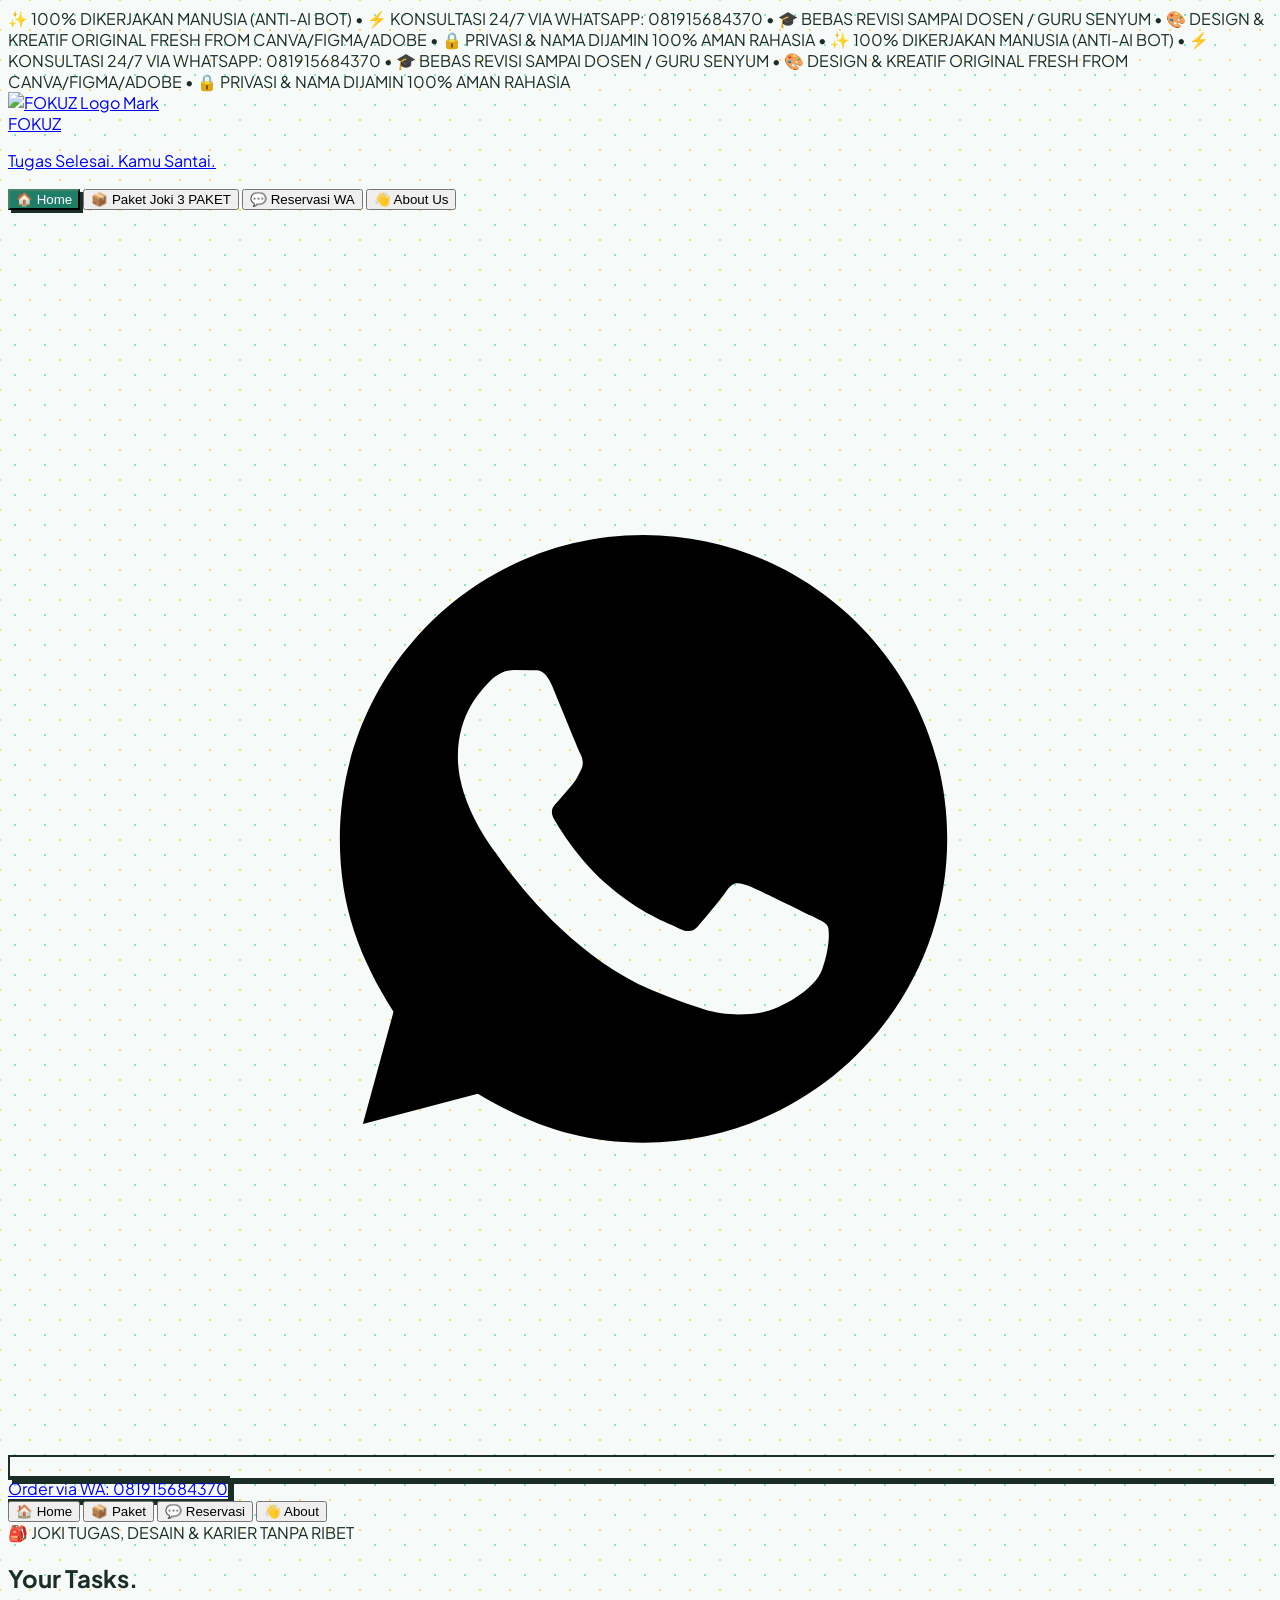
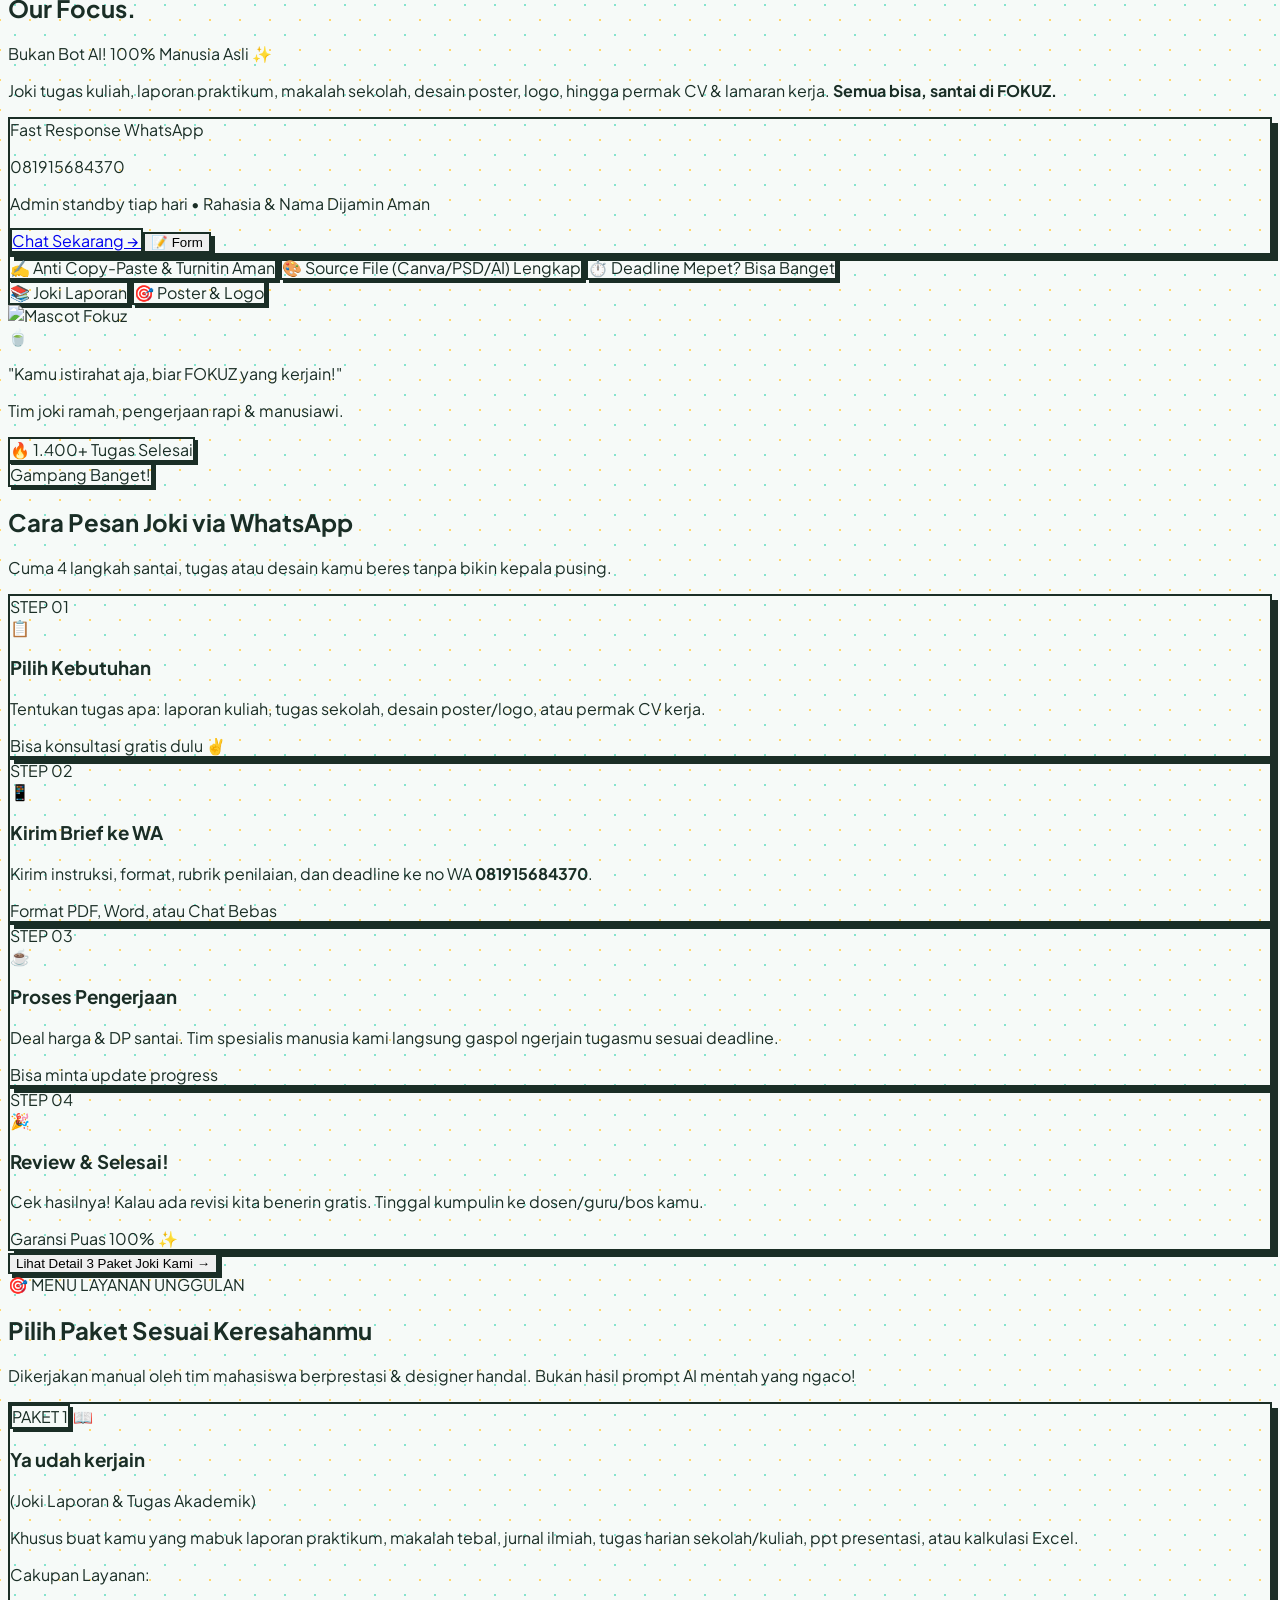
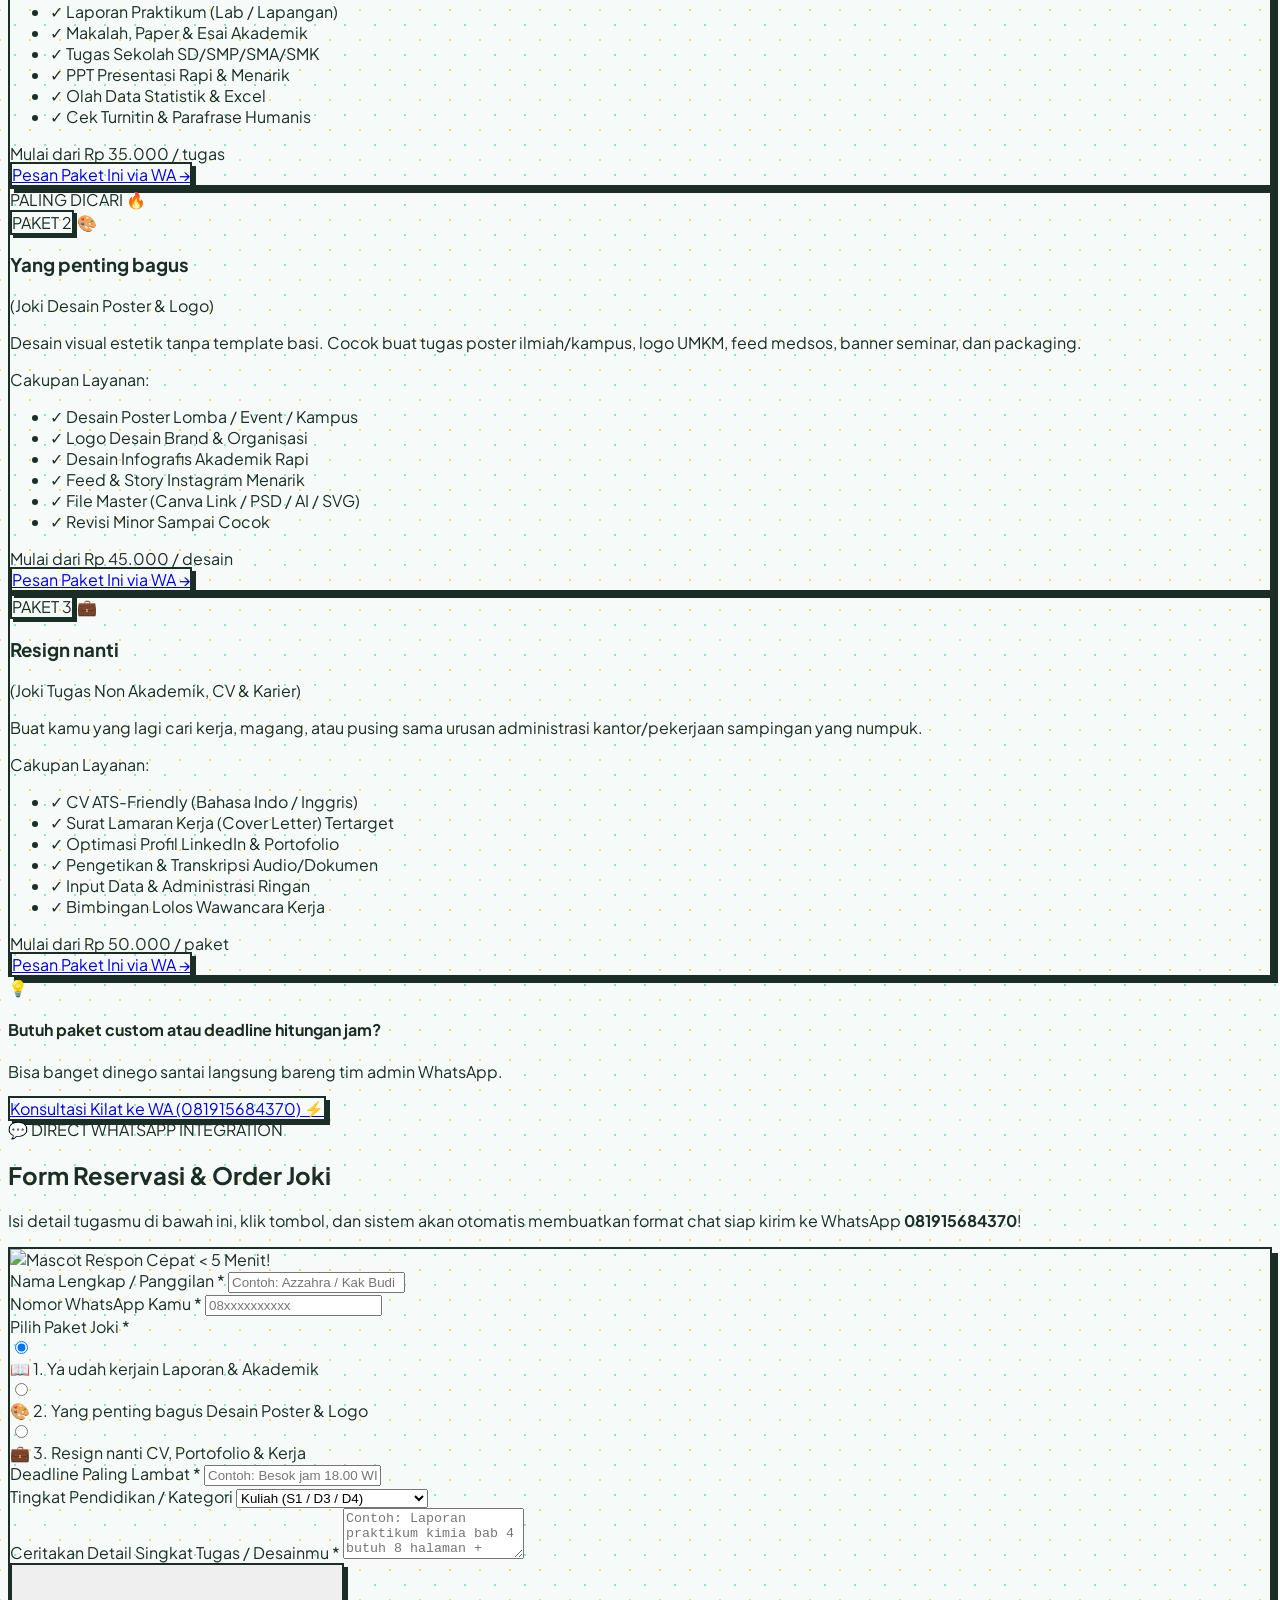
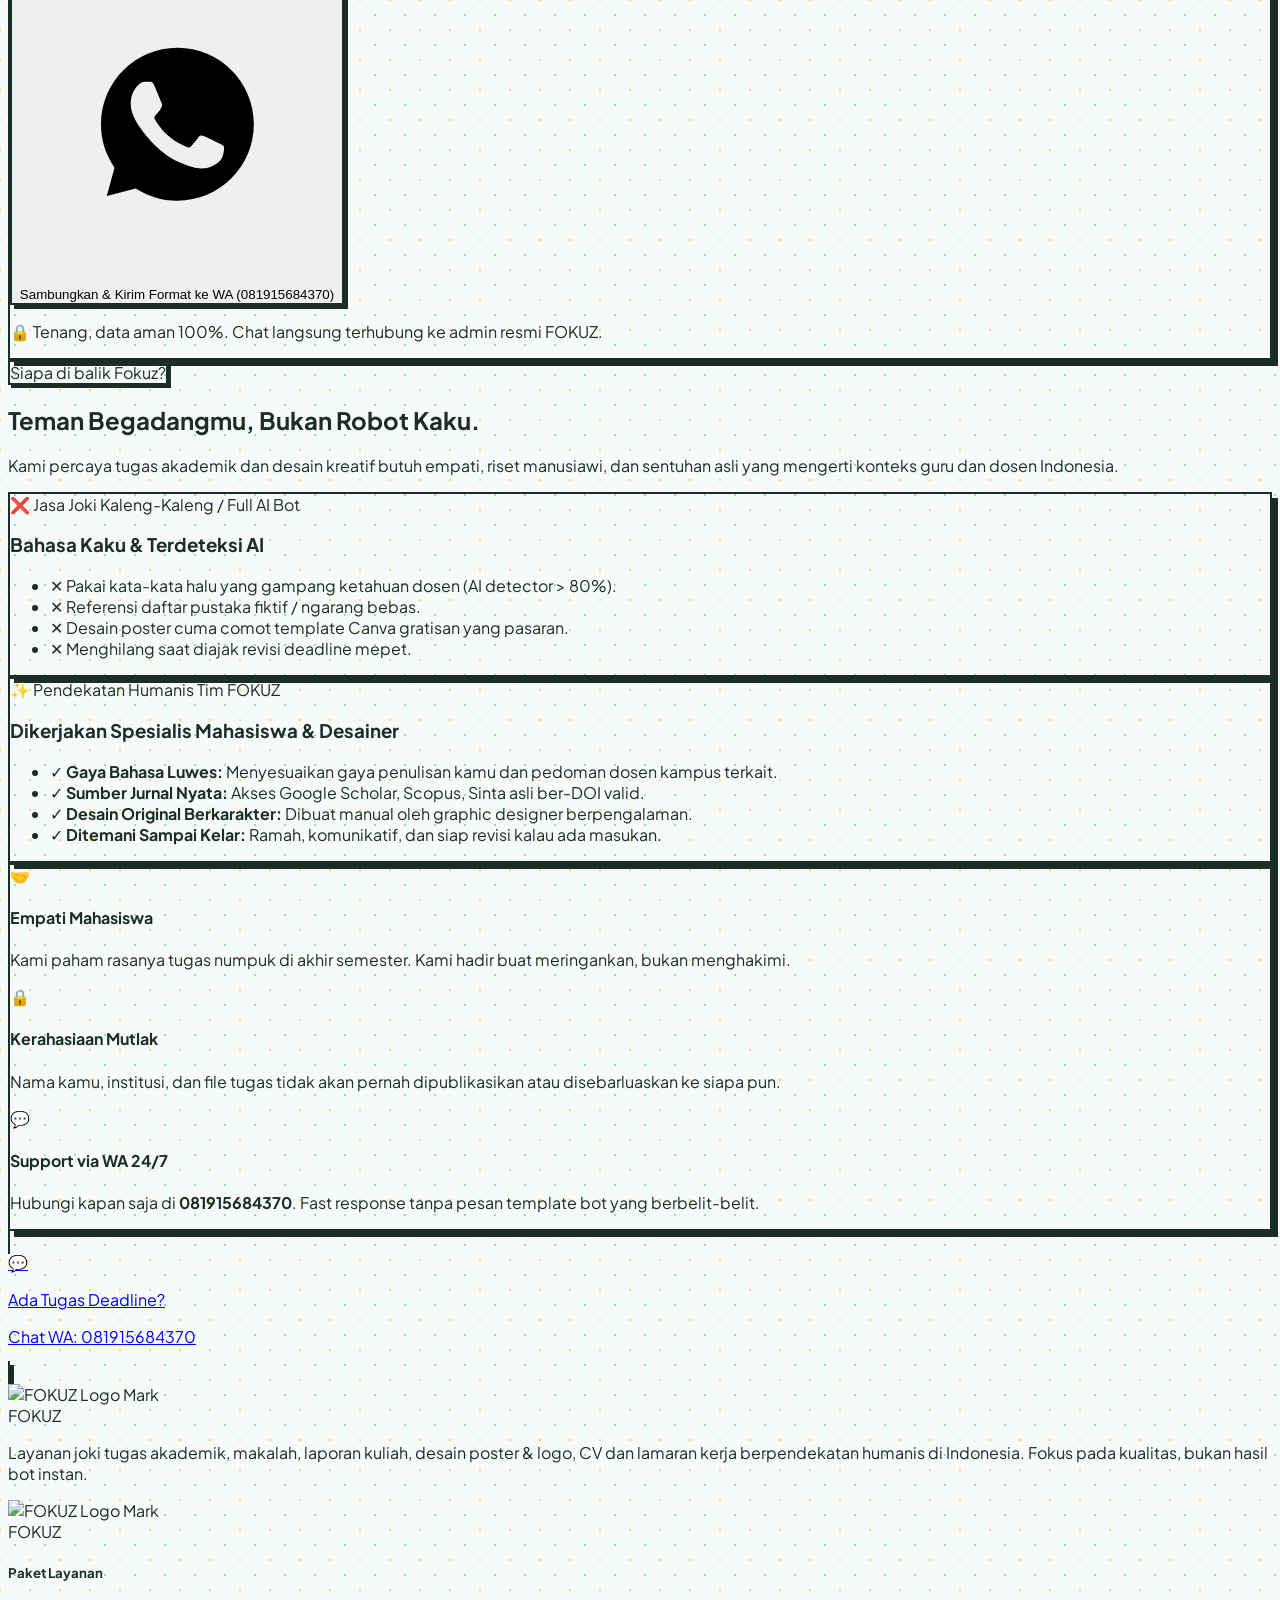
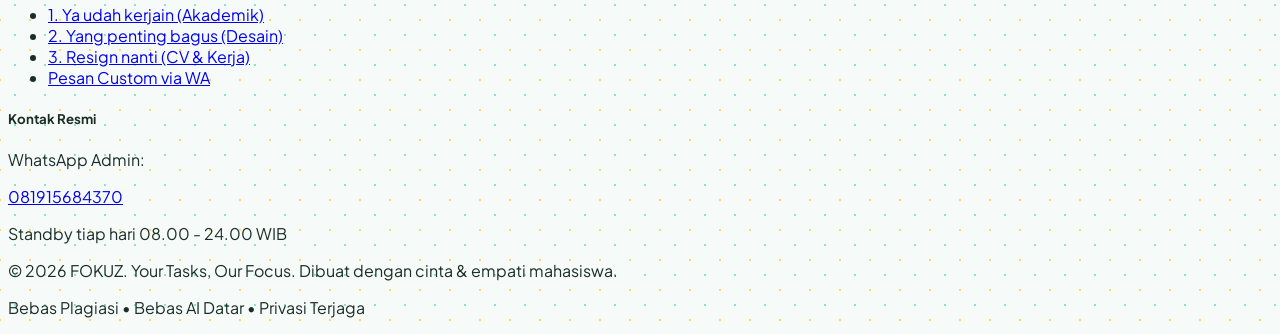
==== index.html @ 6661e8d5 "Add files via upload" ====
<!DOCTYPE html><html lang="id" style=""><head>
  <meta charset="UTF-8">
  <meta name="viewport" content="width=device-width, initial-scale=1.0">
  <title>FOKUZ — Your Tasks. Our Focus.</title>
  <script src="https://cdn.tailwindcss.com"></script>
  <link rel="preconnect" href="https://fonts.googleapis.com">
  <link rel="preconnect" href="https://fonts.gstatic.com" crossorigin="">
  <link href="https://fonts.googleapis.com/css2?family=Plus+Jakarta+Sans:wght@400;500;600;700;800;900&amp;family=Caveat:wght@600;700&amp;display=swap" rel="stylesheet">
  <script>
    tailwind.config = {
      theme: {
        extend: {
          fontFamily: {
            sans: ['"Plus Jakarta Sans"', 'sans-serif'],
            hand: ['"Caveat"', 'cursive'],
          },
          colors: {
            fokuz: {
              mint: '#86E3CE',
              teal: '#5CC4AC',
              dark: '#1E7E68',
              deep: '#154E41',
              charcoal: '#1A2E26',
              peach: '#FFB8B5',
              yellow: '#FFD66B',
              lavender: '#EDE9FF',
              cream: '#FAFCFB',
              card: '#FFFFFF'
            }
          },
          animation: {
            'float': 'float 4s ease-in-out infinite',
            'float-slow': 'float 6s ease-in-out infinite',
            'float-delayed': 'float 5s ease-in-out 2s infinite',
            'pulse-subtle': 'pulseSubtle 3s ease-in-out infinite',
            'wiggle': 'wiggle 2s ease-in-out infinite',
            'spin-slow': 'spin 12s linear infinite',
            'marquee': 'marquee 25s linear infinite',
            'bounce-soft': 'bounceSoft 2s infinite',
          },
          keyframes: {
            float: {
              '0%, 100%': { transform: 'translateY(0px) rotate(0deg)' },
              '50%': { transform: 'translateY(-12px) rotate(2deg)' },
            },
            pulseSubtle: {
              '0%, 100%': { transform: 'scale(1)', opacity: '1' },
              '50%': { transform: 'scale(1.03)', opacity: '0.95' },
            },
            wiggle: {
              '0%, 100%': { transform: 'rotate(-3deg)' },
              '50%': { transform: 'rotate(3deg)' },
            },
            bounceSoft: {
              '0%, 100%': { transform: 'translateY(0)' },
              '50%': { transform: 'translateY(-6px)' },
            },
            marquee: {
              '0%': { transform: 'translateX(0%)' },
              '100%': { transform: 'translateX(-50%)' },
            }
          }
        }
      }
    }
  </script>
  <style>
    body {
      font-family: 'Plus Jakarta Sans', sans-serif;
      background-color: #F6FAF8;
      color: #1A2E26;
      overflow-x: hidden;
    }
    .custom-scrollbar::-webkit-scrollbar {
      width: 6px;
    }
    .custom-scrollbar::-webkit-scrollbar-thumb {
      background: #86E3CE;
      border-radius: 9999px;
    }
    .retro-badge {
      display: inline-block;
      border: 2px solid #1A2E26;
      box-shadow: 3px 3px 0px #1A2E26;
      transition: all 0.2s cubic-bezier(0.34, 1.56, 0.64, 1);
    }
    .retro-badge:hover {
      transform: translate(-2px, -2px);
      box-shadow: 5px 5px 0px #1A2E26;
    }
    .retro-card {
      border: 2.5px solid #1A2E26;
      box-shadow: 6px 6px 0px #1A2E26;
      transition: all 0.25s cubic-bezier(0.34, 1.56, 0.64, 1);
    }
    .retro-card:hover {
      transform: translateY(-4px) translateX(-2px);
      box-shadow: 10px 10px 0px #1A2E26;
    }
    .retro-btn {
      border: 2.5px solid #1A2E26;
      box-shadow: 4px 4px 0px #1A2E26;
      transition: all 0.15s ease-in-out;
    }
    .retro-btn:hover {
      transform: translate(-2px, -2px);
      box-shadow: 6px 6px 0px #1A2E26;
    }
    .retro-btn:active {
      transform: translate(2px, 2px);
      box-shadow: 1px 1px 0px #1A2E26;
    }
    .paper-texture {
      background-image: radial-gradient(#86e3ce 0.75px, transparent 0.75px), radial-gradient(#ffd66b 0.75px, #f6faf8 0.75px);
      background-size: 30px 30px;
      background-position: 0 0, 15px 15px;
    }
    .scallop-border {
      background: radial-gradient(circle at 10px 0, transparent 0, transparent 10px, #ffffff 11px);
      background-size: 20px 20px;
    }
    .tape {
      background: rgba(255, 255, 255, 0.85);
      box-shadow: 0 1px 3px rgba(0,0,0,0.12);
      transform: rotate(-3deg);
    }
    .nav-tab.active {
      background-color: #1E7E68;
      color: #FFFFFF;
      box-shadow: 3px 3px 0px #1A2E26;
      border-color: #1A2E26;
    }
  </style>
</head>
<body class="paper-texture min-h-screen flex flex-col selection:bg-fokuz-mint selection:text-fokuz-charcoal">

  <!-- TOP TICKER MARQUEE (Krackerz playful aesthetic) -->
  <div class="bg-fokuz-charcoal text-white text-xs md:text-sm font-bold tracking-wider py-2 overflow-hidden border-b-2 border-fokuz-charcoal select-none">
    <div class="flex animate-marquee whitespace-nowrap gap-8 items-center">
      <span class="flex items-center gap-2">✨ 100% DIKERJAKAN MANUSIA (ANTI-AI BOT)</span>
      <span class="">•</span>
      <span class="flex items-center gap-2">⚡ KONSULTASI 24/7 VIA WHATSAPP: <span class="text-fokuz-yellow font-extrabold underline">081915684370</span></span>
      <span class="">•</span>
      <span class="flex items-center gap-2">🎓 BEBAS REVISI SAMPAI DOSEN / GURU SENYUM</span>
      <span class="">•</span>
      <span class="flex items-center gap-2">🎨 DESIGN &amp; KREATIF ORIGINAL FRESH FROM CANVA/FIGMA/ADOBE</span>
      <span class="">•</span>
      <span class="flex items-center gap-2">🔒 PRIVASI &amp; NAMA DIJAMIN 100% AMAN RAHASIA</span>
      <span class="">•</span>
      <span class="flex items-center gap-2">✨ 100% DIKERJAKAN MANUSIA (ANTI-AI BOT)</span>
      <span class="">•</span>
      <span class="flex items-center gap-2">⚡ KONSULTASI 24/7 VIA WHATSAPP: <span class="text-fokuz-yellow font-extrabold underline">081915684370</span></span>
      <span class="">•</span>
      <span class="flex items-center gap-2">🎓 BEBAS REVISI SAMPAI DOSEN / GURU SENYUM</span>
      <span class="">•</span>
      <span class="flex items-center gap-2">🎨 DESIGN &amp; KREATIF ORIGINAL FRESH FROM CANVA/FIGMA/ADOBE</span>
      <span class="">•</span>
      <span class="flex items-center gap-2">🔒 PRIVASI &amp; NAMA DIJAMIN 100% AMAN RAHASIA</span>
    </div>
  </div>

  <!-- MAIN HEADER / NAVBAR -->
  <header class="sticky top-0 z-50 bg-[#F6FAF8]/95 backdrop-blur-md border-b-2 border-fokuz-charcoal px-4 lg:px-8 py-3 transition-all">
    <div class="max-w-7xl mx-auto flex items-center justify-between">
      
      <!-- Logo + Tagline -->
      <a href="javascript:void(0)" onclick="switchTab('home')" class="flex items-center gap-3 group"><div class="w-10 h-10 md:w-11 md:h-11 shrink-0 flex items-center justify-center"><img src="assets/logo fokuz.png" alt="FOKUZ Logo Mark" class="w-full h-full object-contain filter group-hover:rotate-6 transition-transform"></div><div><div class="flex items-center gap-1.5"><span class="font-black text-2xl tracking-tight text-[#1B2D45] font-sans">FOKUZ</span><span class="inline-block w-2.5 h-2.5 rounded-full bg-fokuz-teal border border-fokuz-charcoal animate-ping"></span></div><p class="text-[11px] font-semibold text-gray-500 font-sans tracking-wide -mt-1">Tugas Selesai. Kamu Santai.</p></div></a>

      <!-- 4 NAVIGATION TABS -->
      <nav class="hidden md:flex items-center gap-2 bg-white/80 p-1.5 rounded-2xl border-2 border-fokuz-charcoal shadow-[3px_3px_0px_#1A2E26]">
        <button id="nav-btn-home" onclick="switchTab('home')" class="nav-tab active px-4 py-2 rounded-xl text-sm font-bold border-2 border-transparent transition-all flex items-center gap-2">
          <span class="">🏠</span> Home
        </button>
        <button id="nav-btn-fitur" onclick="switchTab('fitur')" class="nav-tab px-4 py-2 rounded-xl text-sm font-bold border-2 border-transparent text-fokuz-charcoal hover:bg-fokuz-mint/20 transition-all flex items-center gap-2">
          <span class="">📦</span> Paket Joki
          <span class="px-1.5 py-0.5 rounded-md text-[10px] bg-fokuz-peach text-fokuz-charcoal border border-fokuz-charcoal font-black">3 PAKET</span>
        </button>
        <button id="nav-btn-reservasi" onclick="switchTab('reservasi')" class="nav-tab px-4 py-2 rounded-xl text-sm font-bold border-2 border-transparent text-fokuz-charcoal hover:bg-fokuz-mint/20 transition-all flex items-center gap-2">
          <span class="">💬</span> Reservasi WA
          <span class="w-2 h-2 rounded-full bg-emerald-500"></span>
        </button>
        <button id="nav-btn-about" onclick="switchTab('about')" class="nav-tab px-4 py-2 rounded-xl text-sm font-bold border-2 border-transparent text-fokuz-charcoal hover:bg-fokuz-mint/20 transition-all flex items-center gap-2">
          <span class="">👋</span> About Us
        </button>
      </nav>

      <!-- Fast WhatsApp Action Button -->
      <div class="flex items-center gap-3">
        <a href="https://wa.me/081915684370?text=Halo%20Tim%20FOKUZ!%20Saya%20mau%20order%20bantuan%20tugas." target="_blank" class="retro-btn bg-fokuz-yellow hover:bg-amber-300 text-fokuz-charcoal font-extrabold text-xs sm:text-sm px-4 py-2.5 rounded-xl flex items-center gap-2 group">
          <svg class="w-4 h-4 fill-current group-hover:rotate-12 transition-transform text-[#128C7E]" viewBox="0 0 24 24">
            <path d="M12.031 6.172c-3.181 0-5.767 2.586-5.768 5.766-.001 1.298.38 2.27 1.019 3.287l-.582 2.128 2.182-.573c.978.58 1.911.928 3.145.929 3.178 0 5.767-2.587 5.768-5.766.001-3.187-2.575-5.77-5.764-5.771zm3.392 8.244c-.144.405-.837.774-1.17.824-.299.045-.677.063-1.092-.069-.252-.08-.575-.187-.988-.365-1.739-.751-2.874-2.502-2.961-2.617-.087-.116-.708-.94-.708-1.793s.448-1.273.607-1.446c.159-.173.346-.217.462-.217l.332.006c.106.005.249-.04.39.298.144.347.491 1.2.534 1.287.043.087.072.188.014.304-.058.116-.087.188-.173.289l-.26.304c-.087.086-.177.18-.076.354.101.174.449.741.964 1.201.662.591 1.221.774 1.394.86.174.086.275.072.376-.043.101-.116.433-.506.549-.68.116-.173.231-.144.39-.086s1.011.477 1.184.564.289.13.332.202c.043.073.043.419-.101.824z"></path>
          </svg>
          <span class="hidden sm:inline">Order via WA:</span>
          <span class="">081915684370</span>
        </a>
      </div>
    </div>

    <!-- Mobile Nav Bar -->
    <div class="flex md:hidden items-center justify-around pt-2.5 pb-1 border-t border-gray-200 mt-2">
      <button onclick="switchTab('home')" class="mobile-tab text-xs font-bold px-3 py-1.5 rounded-lg active text-fokuz-dark flex flex-col items-center gap-0.5">
        <span class="">🏠</span> Home
      </button>
      <button onclick="switchTab('fitur')" class="mobile-tab text-xs font-bold px-3 py-1.5 rounded-lg text-gray-600 flex flex-col items-center gap-0.5">
        <span class="">📦</span> Paket
      </button>
      <button onclick="switchTab('reservasi')" class="mobile-tab text-xs font-bold px-3 py-1.5 rounded-lg text-gray-600 flex flex-col items-center gap-0.5">
        <span class="">💬</span> Reservasi
      </button>
      <button onclick="switchTab('about')" class="mobile-tab text-xs font-bold px-3 py-1.5 rounded-lg text-gray-600 flex flex-col items-center gap-0.5">
        <span class="">👋</span> About
      </button>
    </div>
  </header>

  <!-- MAIN TAB CONTENT CONTAINER -->
  <main class="flex-1">

    <!-- ========================================== -->
    <!-- TAB 1: HOME (Brief desc, visual & WA Order) -->
    <!-- ========================================== -->
    <section id="tab-home" class="tab-pane block">
      
      <!-- HERO SECTION (Inspired by Krackerz playful layout + Fokuz Moodboard) -->
      <div class="max-w-7xl mx-auto px-4 lg:px-8 pt-8 pb-16">
        <div class="grid grid-cols-1 lg:grid-cols-12 gap-8 items-center">
          
          <!-- Left Column: Big Bold Human Statement -->
          <div class="lg:col-span-7 space-y-6">
            
            <div class="inline-flex items-center gap-2 px-3 py-1.5 rounded-full bg-fokuz-peach/60 border-2 border-fokuz-charcoal text-xs font-black shadow-[2px_2px_0px_#1A2E26] animate-bounce-soft">
              <span class="">🎒</span> JOKI TUGAS, DESAIN &amp; KARIER TANPA RIBET
            </div>

            <div class="relative">
              <h1 class="text-4xl sm:text-6xl lg:text-7xl font-black tracking-tight leading-[1.08] text-fokuz-charcoal">
                Your Tasks.<br>
                <span class="text-fokuz-dark underline decoration-fokuz-teal decoration-wavy decoration-4">Our Focus.</span>
              </h1>
              
              <!-- Floating stickers inspired by Krackerz -->
              <span class="absolute -top-4 right-6 lg:right-16 bg-fokuz-yellow border-2 border-fokuz-charcoal text-fokuz-charcoal font-hand text-lg lg:text-2xl font-bold px-3 py-1 rounded-xl shadow-[3px_3px_0px_#1A2E26] rotate-6 hidden sm:inline-block animate-wiggle">
                Bukan Bot AI! 100% Manusia Asli ✨
              </span>
            </div>

            <p class="text-base sm:text-xl font-medium text-gray-700 max-w-xl leading-relaxed">
              Joki tugas kuliah, laporan praktikum, makalah sekolah, desain poster, logo, hingga permak CV &amp; lamaran kerja. <strong class="text-fokuz-dark font-bold">Semua bisa, santai di FOKUZ.</strong>
            </p>

            <!-- Quick WhatsApp Action Box (Verbatim request: 081915684370) -->
            <div class="retro-card bg-white p-5 rounded-2xl border-2 border-fokuz-charcoal max-w-xl">
              <div class="flex flex-col sm:flex-row sm:items-center justify-between gap-4">
                <div>
                  <div class="flex items-center gap-2">
                    <span class="w-3 h-3 rounded-full bg-emerald-500 animate-ping"></span>
                    <span class="text-xs font-black text-fokuz-dark uppercase tracking-wider">Fast Response WhatsApp</span>
                  </div>
                  <p class="text-2xl font-black text-fokuz-charcoal font-sans tracking-tight">081915684370</p>
                  <p class="text-xs text-gray-500 font-medium">Admin standby tiap hari • Rahasia &amp; Nama Dijamin Aman</p>
                </div>
                <div class="flex gap-2">
                  <a href="https://wa.me/081915684370?text=Halo%20kak%20Fokuz,%20aku%20mau%20konsultasi%20tugas/desain%20nih" target="_blank" class="retro-btn bg-fokuz-teal hover:bg-fokuz-dark text-white font-extrabold text-sm px-5 py-3 rounded-xl flex items-center justify-center gap-2 whitespace-nowrap">
                    <span class="">Chat Sekarang</span>
                    <span class="">→</span>
                  </a>
                  <button onclick="switchTab('reservasi')" class="retro-btn bg-fokuz-lavender text-fokuz-charcoal font-bold text-xs px-3 py-3 rounded-xl" title="Isi form reservasi">
                    📝 Form
                  </button>
                </div>
              </div>
            </div>

            <!-- Micro Trust Badges -->
            <div class="flex flex-wrap gap-3 pt-2">
              <span class="retro-badge bg-fokuz-mint/50 px-3 py-1 rounded-lg text-xs font-bold text-fokuz-charcoal">
                ✍️ Anti Copy-Paste &amp; Turnitin Aman
              </span>
              <span class="retro-badge bg-fokuz-yellow/50 px-3 py-1 rounded-lg text-xs font-bold text-fokuz-charcoal">
                🎨 Source File (Canva/PSD/AI) Lengkap
              </span>
              <span class="retro-badge bg-fokuz-peach/50 px-3 py-1 rounded-lg text-xs font-bold text-fokuz-charcoal">
                ⏱️ Deadline Mepet? Bisa Banget
              </span>
            </div>

          </div>

          <!-- Right Column: Mascot & Interactive Visual Composition -->
          <div class="lg:col-span-5 relative">
            <div class="relative mx-auto w-full max-w-md">
              
              <!-- Background Organic Blob Container -->
              <div class="w-full aspect-square rounded-[3rem] bg-gradient-to-tr from-fokuz-mint via-[#b7f0e3] to-fokuz-lavender border-4 border-fokuz-charcoal shadow-[10px_10px_0px_#1A2E26] overflow-hidden flex items-center justify-center relative p-6">
                
                <!-- Floating decorative badges inside -->
                <div class="absolute top-4 left-4 retro-badge bg-white px-3 py-1 rounded-xl text-xs font-bold text-fokuz-charcoal shadow rotate-[-6deg] z-20">
                  📚 Joki Laporan
                </div>

                <div class="absolute top-6 right-4 retro-badge bg-fokuz-yellow px-3 py-1 rounded-xl text-xs font-bold text-fokuz-charcoal shadow rotate-[8deg] z-20">
                  🎯 Poster &amp; Logo
                </div>

                <!-- 3D Mascot Image with subtle float -->
                <div class="w-64 h-64 sm:w-72 sm:h-72 relative z-10 animate-float">
                  <img src="assets/porto.png" alt="Mascot Fokuz" class="w-full h-full object-contain filter drop-shadow-2xl">
                </div>

                <!-- Speech Bubble from Mascot -->
                <div class="absolute bottom-4 left-6 right-6 bg-white/95 backdrop-blur-sm border-2 border-fokuz-charcoal rounded-2xl p-3 shadow-[4px_4px_0px_#1A2E26] z-20">
                  <div class="flex items-center gap-2.5">
                    <span class="text-xl">🍵</span>
                    <div>
                      <p class="text-xs font-black text-fokuz-charcoal">"Kamu istirahat aja, biar FOKUZ yang kerjain!"</p>
                      <p class="text-[10px] text-gray-500 font-medium">Tim joki ramah, pengerjaan rapi &amp; manusiawi.</p>
                    </div>
                  </div>
                </div>

              </div>

              <!-- Decorative sticker on top right corner -->
              <div class="absolute -bottom-5 -right-3 retro-badge bg-fokuz-peach px-4 py-2 rounded-2xl text-xs font-black text-fokuz-charcoal rotate-[-5deg] z-30 flex items-center gap-2">
                <span class="">🔥</span> 1.400+ Tugas Selesai
              </div>

            </div>
          </div>

        </div>
      </div>

      <!-- HOW TO ORDER VIA WHATSAPP (Langkah gampang pesan) -->
      <div class="bg-white border-y-2 border-fokuz-charcoal py-16 px-4 lg:px-8 relative">
        <div class="max-w-6xl mx-auto">
          
          <div class="text-center max-w-2xl mx-auto mb-12">
            <span class="retro-badge bg-fokuz-yellow px-3 py-1 rounded-full text-xs font-extrabold uppercase tracking-wider mb-3">
              Gampang Banget!
            </span>
            <h2 class="text-3xl sm:text-4xl font-black text-fokuz-charcoal tracking-tight mt-2">
              Cara Pesan Joki via WhatsApp
            </h2>
            <p class="text-gray-600 font-medium mt-2">Cuma 4 langkah santai, tugas atau desain kamu beres tanpa bikin kepala pusing.</p>
          </div>

          <!-- 4 Step Cards -->
          <div class="grid grid-cols-1 sm:grid-cols-2 lg:grid-cols-4 gap-6">
            
            <!-- Step 1 -->
            <div class="retro-card bg-[#F6FAF8] p-6 rounded-2xl border-2 border-fokuz-charcoal relative flex flex-col justify-between group">
              <div class="absolute -top-3 left-5 bg-fokuz-mint border-2 border-fokuz-charcoal rounded-lg px-2.5 py-0.5 text-xs font-black text-fokuz-charcoal shadow-[2px_2px_0px_#1A2E26]">
                STEP 01
              </div>
              <div class="mt-2 space-y-3">
                <div class="w-12 h-12 rounded-2xl bg-white border-2 border-fokuz-charcoal flex items-center justify-center text-2xl shadow-[2px_2px_0px_#1A2E26] group-hover:rotate-6 transition-transform">
                  📋
                </div>
                <h3 class="text-lg font-black text-fokuz-charcoal">Pilih Kebutuhan</h3>
                <p class="text-xs text-gray-600 font-medium leading-relaxed">
                  Tentukan tugas apa: laporan kuliah, tugas sekolah, desain poster/logo, atau permak CV kerja.
                </p>
              </div>
              <div class="mt-4 pt-3 border-t border-gray-200 text-[11px] font-bold text-fokuz-dark">
                Bisa konsultasi gratis dulu ✌️
              </div>
            </div>

            <!-- Step 2 -->
            <div class="retro-card bg-[#F6FAF8] p-6 rounded-2xl border-2 border-fokuz-charcoal relative flex flex-col justify-between group">
              <div class="absolute -top-3 left-5 bg-fokuz-yellow border-2 border-fokuz-charcoal rounded-lg px-2.5 py-0.5 text-xs font-black text-fokuz-charcoal shadow-[2px_2px_0px_#1A2E26]">
                STEP 02
              </div>
              <div class="mt-2 space-y-3">
                <div class="w-12 h-12 rounded-2xl bg-white border-2 border-fokuz-charcoal flex items-center justify-center text-2xl shadow-[2px_2px_0px_#1A2E26] group-hover:rotate-6 transition-transform">
                  📱
                </div>
                <h3 class="text-lg font-black text-fokuz-charcoal">Kirim Brief ke WA</h3>
                <p class="text-xs text-gray-600 font-medium leading-relaxed">
                  Kirim instruksi, format, rubrik penilaian, dan deadline ke no WA <strong class="text-fokuz-dark">081915684370</strong>.
                </p>
              </div>
              <div class="mt-4 pt-3 border-t border-gray-200 text-[11px] font-bold text-fokuz-dark">
                Format PDF, Word, atau Chat Bebas
              </div>
            </div>

            <!-- Step 3 -->
            <div class="retro-card bg-[#F6FAF8] p-6 rounded-2xl border-2 border-fokuz-charcoal relative flex flex-col justify-between group">
              <div class="absolute -top-3 left-5 bg-fokuz-peach border-2 border-fokuz-charcoal rounded-lg px-2.5 py-0.5 text-xs font-black text-fokuz-charcoal shadow-[2px_2px_0px_#1A2E26]">
                STEP 03
              </div>
              <div class="mt-2 space-y-3">
                <div class="w-12 h-12 rounded-2xl bg-white border-2 border-fokuz-charcoal flex items-center justify-center text-2xl shadow-[2px_2px_0px_#1A2E26] group-hover:rotate-6 transition-transform">
                  ☕
                </div>
                <h3 class="text-lg font-black text-fokuz-charcoal">Proses Pengerjaan</h3>
                <p class="text-xs text-gray-600 font-medium leading-relaxed">
                  Deal harga &amp; DP santai. Tim spesialis manusia kami langsung gaspol ngerjain tugasmu sesuai deadline.
                </p>
              </div>
              <div class="mt-4 pt-3 border-t border-gray-200 text-[11px] font-bold text-fokuz-dark">
                Bisa minta update progress
              </div>
            </div>

            <!-- Step 4 -->
            <div class="retro-card bg-fokuz-mint/30 p-6 rounded-2xl border-2 border-fokuz-charcoal relative flex flex-col justify-between group">
              <div class="absolute -top-3 left-5 bg-fokuz-teal border-2 border-fokuz-charcoal rounded-lg px-2.5 py-0.5 text-xs font-black text-white shadow-[2px_2px_0px_#1A2E26]">
                STEP 04
              </div>
              <div class="mt-2 space-y-3">
                <div class="w-12 h-12 rounded-2xl bg-white border-2 border-fokuz-charcoal flex items-center justify-center text-2xl shadow-[2px_2px_0px_#1A2E26] group-hover:rotate-6 transition-transform">
                  🎉
                </div>
                <h3 class="text-lg font-black text-fokuz-charcoal">Review &amp; Selesai!</h3>
                <p class="text-xs text-gray-600 font-medium leading-relaxed">
                  Cek hasilnya! Kalau ada revisi kita benerin gratis. Tinggal kumpulin ke dosen/guru/bos kamu.
                </p>
              </div>
              <div class="mt-4 pt-3 border-t border-fokuz-teal/30 text-[11px] font-bold text-fokuz-dark">
                Garansi Puas 100% ✨
              </div>
            </div>

          </div>

          <!-- Bottom CTA inside Home tab -->
          <div class="mt-12 text-center">
            <button onclick="switchTab('fitur')" class="retro-btn bg-fokuz-charcoal hover:bg-black text-white font-extrabold px-8 py-4 rounded-2xl inline-flex items-center gap-3 text-base">
              <span class="">Lihat Detail 3 Paket Joki Kami</span>
              <span class="w-6 h-6 rounded-full bg-fokuz-yellow text-fokuz-charcoal flex items-center justify-center font-bold">→</span>
            </button>
          </div>

        </div>
      </div>

    </section>

    <!-- ========================================== -->
    <!-- TAB 2: FITUR (3 Paket Joki Spesifik)      -->
    <!-- ========================================== -->
    <section id="tab-fitur" class="tab-pane hidden py-12 px-4 lg:px-8 max-w-7xl mx-auto">
      
      <!-- Section Header -->
      <div class="text-center max-w-3xl mx-auto mb-12">
        <div class="inline-flex items-center gap-2 px-3 py-1 rounded-full bg-fokuz-peach/60 border-2 border-fokuz-charcoal text-xs font-extrabold shadow-[2px_2px_0px_#1A2E26]">
          <span class="">🎯</span> MENU LAYANAN UNGGULAN
        </div>
        <h2 class="text-3xl sm:text-5xl font-black text-fokuz-charcoal tracking-tight mt-3">
          Pilih Paket Sesuai Keresahanmu
        </h2>
        <p class="text-gray-600 font-medium text-base sm:text-lg mt-2">
          Dikerjakan manual oleh tim mahasiswa berprestasi &amp; designer handal. Bukan hasil prompt AI mentah yang ngaco!
        </p>
      </div>

      <!-- 3 PAKET UTAMA JOKI FOKUZ (Exact requirements) -->
      <div class="grid grid-cols-1 md:grid-cols-3 gap-8 items-stretch">
        
        <!-- PAKET 1: Ya udah kerjain -->
        <div class="retro-card bg-white rounded-3xl p-7 border-2 border-fokuz-charcoal flex flex-col justify-between relative overflow-hidden group">
          <div class="absolute top-0 right-0 w-28 h-28 bg-fokuz-mint/30 rounded-bl-full pointer-events-none -mr-4 -mt-4"></div>
          
          <div>
            <div class="flex items-center justify-between mb-4">
              <span class="retro-badge bg-fokuz-mint px-3 py-1 rounded-xl text-xs font-black text-fokuz-charcoal">
                PAKET 1
              </span>
              <span class="text-2xl animate-float">📖</span>
            </div>

            <h3 class="text-2xl sm:text-3xl font-black text-fokuz-charcoal tracking-tight leading-tight">
              Ya udah kerjain
            </h3>
            <p class="text-xs font-bold text-fokuz-dark uppercase tracking-wider mt-1">
              (Joki Laporan &amp; Tugas Akademik)
            </p>

            <div class="my-5 p-4 rounded-2xl bg-fokuz-mint/15 border border-fokuz-teal/30">
              <p class="text-xs text-gray-700 font-medium leading-relaxed">
                Khusus buat kamu yang mabuk laporan praktikum, makalah tebal, jurnal ilmiah, tugas harian sekolah/kuliah, ppt presentasi, atau kalkulasi Excel.
              </p>
            </div>

            <div class="space-y-3 my-6">
              <p class="text-xs font-extrabold text-fokuz-charcoal uppercase tracking-wider">Cakupan Layanan:</p>
              <ul class="text-xs sm:text-sm space-y-2.5 text-gray-700 font-medium">
                <li class="flex items-start gap-2">
                  <span class="text-fokuz-dark font-black">✓</span> Laporan Praktikum (Lab / Lapangan)
                </li>
                <li class="flex items-start gap-2">
                  <span class="text-fokuz-dark font-black">✓</span> Makalah, Paper &amp; Esai Akademik
                </li>
                <li class="flex items-start gap-2">
                  <span class="text-fokuz-dark font-black">✓</span> Tugas Sekolah SD/SMP/SMA/SMK
                </li>
                <li class="flex items-start gap-2">
                  <span class="text-fokuz-dark font-black">✓</span> PPT Presentasi Rapi &amp; Menarik
                </li>
                <li class="flex items-start gap-2">
                  <span class="text-fokuz-dark font-black">✓</span> Olah Data Statistik &amp; Excel
                </li>
                <li class="flex items-start gap-2">
                  <span class="text-fokuz-dark font-black">✓</span> Cek Turnitin &amp; Parafrase Humanis
                </li>
              </ul>
            </div>
          </div>

          <div class="pt-6 border-t-2 border-gray-100 mt-4 space-y-3">
            <div class="flex items-baseline justify-between">
              <span class="text-xs text-gray-500 font-semibold">Mulai dari</span>
              <span class="text-xl font-black text-fokuz-dark">Rp 35.000<span class="text-xs font-normal text-gray-500"> / tugas</span></span>
            </div>
            <a href="https://wa.me/081915684370?text=Halo%20Fokuz,%20saya%20tertarik%20dengan%20Paket%201%20(Ya%20udah%20kerjain%20-%20Joki%20Laporan%20%26%20Tugas%20Akademik)." target="_blank" class="retro-btn w-full bg-fokuz-mint hover:bg-fokuz-teal text-fokuz-charcoal font-black py-3 rounded-xl flex items-center justify-center gap-2 text-sm text-center">
              <span class="">Pesan Paket Ini via WA</span>
              <span class="">→</span>
            </a>
          </div>

        </div>

        <!-- PAKET 2: Yang penting bagus (HIGHLIGHTED) -->
        <div class="retro-card bg-white rounded-3xl p-7 border-3 border-fokuz-charcoal flex flex-col justify-between relative overflow-hidden group shadow-[8px_8px_0px_#1A2E26] ring-4 ring-fokuz-yellow/30">
          
          <!-- Best Seller Tag -->
          <div class="absolute -top-3 -right-3">
            <span class="bg-fokuz-yellow border-2 border-fokuz-charcoal text-fokuz-charcoal text-[11px] font-black px-4 py-1.5 rounded-bl-2xl shadow-[2px_2px_0px_#1A2E26] rotate-2 inline-block">
              PALING DICARI 🔥
            </span>
          </div>

          <div>
            <div class="flex items-center justify-between mb-4">
              <span class="retro-badge bg-fokuz-yellow px-3 py-1 rounded-xl text-xs font-black text-fokuz-charcoal">
                PAKET 2
              </span>
              <span class="text-2xl animate-wiggle">🎨</span>
            </div>

            <h3 class="text-2xl sm:text-3xl font-black text-fokuz-charcoal tracking-tight leading-tight">
              Yang penting bagus
            </h3>
            <p class="text-xs font-bold text-amber-700 uppercase tracking-wider mt-1">
              (Joki Desain Poster &amp; Logo)
            </p>

            <div class="my-5 p-4 rounded-2xl bg-fokuz-yellow/15 border border-amber-300">
              <p class="text-xs text-gray-700 font-medium leading-relaxed">
                Desain visual estetik tanpa template basi. Cocok buat tugas poster ilmiah/kampus, logo UMKM, feed medsos, banner seminar, dan packaging.
              </p>
            </div>

            <div class="space-y-3 my-6">
              <p class="text-xs font-extrabold text-fokuz-charcoal uppercase tracking-wider">Cakupan Layanan:</p>
              <ul class="text-xs sm:text-sm space-y-2.5 text-gray-700 font-medium">
                <li class="flex items-start gap-2">
                  <span class="text-amber-600 font-black">✓</span> Desain Poster Lomba / Event / Kampus
                </li>
                <li class="flex items-start gap-2">
                  <span class="text-amber-600 font-black">✓</span> Logo Desain Brand &amp; Organisasi
                </li>
                <li class="flex items-start gap-2">
                  <span class="text-amber-600 font-black">✓</span> Desain Infografis Akademik Rapi
                </li>
                <li class="flex items-start gap-2">
                  <span class="text-amber-600 font-black">✓</span> Feed &amp; Story Instagram Menarik
                </li>
                <li class="flex items-start gap-2">
                  <span class="text-amber-600 font-black">✓</span> File Master (Canva Link / PSD / AI / SVG)
                </li>
                <li class="flex items-start gap-2">
                  <span class="text-amber-600 font-black">✓</span> Revisi Minor Sampai Cocok
                </li>
              </ul>
            </div>
          </div>

          <div class="pt-6 border-t-2 border-gray-100 mt-4 space-y-3">
            <div class="flex items-baseline justify-between">
              <span class="text-xs text-gray-500 font-semibold">Mulai dari</span>
              <span class="text-xl font-black text-fokuz-charcoal">Rp 45.000<span class="text-xs font-normal text-gray-500"> / desain</span></span>
            </div>
            <a href="https://wa.me/081915684370?text=Halo%20Fokuz,%20saya%20tertarik%20dengan%20Paket%202%20(Yang%20penting%20bagus%20-%20Joki%20Desain)." target="_blank" class="retro-btn w-full bg-fokuz-yellow hover:bg-amber-300 text-fokuz-charcoal font-black py-3 rounded-xl flex items-center justify-center gap-2 text-sm text-center">
              <span class="">Pesan Paket Ini via WA</span>
              <span class="">→</span>
            </a>
          </div>

        </div>

        <!-- PAKET 3: Resign nanti -->
        <div class="retro-card bg-white rounded-3xl p-7 border-2 border-fokuz-charcoal flex flex-col justify-between relative overflow-hidden group">
          <div class="absolute top-0 right-0 w-28 h-28 bg-fokuz-peach/30 rounded-bl-full pointer-events-none -mr-4 -mt-4"></div>

          <div>
            <div class="flex items-center justify-between mb-4">
              <span class="retro-badge bg-fokuz-peach px-3 py-1 rounded-xl text-xs font-black text-fokuz-charcoal">
                PAKET 3
              </span>
              <span class="text-2xl animate-float-delayed">💼</span>
            </div>

            <h3 class="text-2xl sm:text-3xl font-black text-fokuz-charcoal tracking-tight leading-tight">
              Resign nanti
            </h3>
            <p class="text-xs font-bold text-rose-700 uppercase tracking-wider mt-1">
              (Joki Tugas Non Akademik, CV &amp; Karier)
            </p>

            <div class="my-5 p-4 rounded-2xl bg-fokuz-peach/15 border border-rose-200">
              <p class="text-xs text-gray-700 font-medium leading-relaxed">
                Buat kamu yang lagi cari kerja, magang, atau pusing sama urusan administrasi kantor/pekerjaan sampingan yang numpuk.
              </p>
            </div>

            <div class="space-y-3 my-6">
              <p class="text-xs font-extrabold text-fokuz-charcoal uppercase tracking-wider">Cakupan Layanan:</p>
              <ul class="text-xs sm:text-sm space-y-2.5 text-gray-700 font-medium">
                <li class="flex items-start gap-2">
                  <span class="text-rose-600 font-black">✓</span> CV ATS-Friendly (Bahasa Indo / Inggris)
                </li>
                <li class="flex items-start gap-2">
                  <span class="text-rose-600 font-black">✓</span> Surat Lamaran Kerja (Cover Letter) Tertarget
                </li>
                <li class="flex items-start gap-2">
                  <span class="text-rose-600 font-black">✓</span> Optimasi Profil LinkedIn &amp; Portofolio
                </li>
                <li class="flex items-start gap-2">
                  <span class="text-rose-600 font-black">✓</span> Pengetikan &amp; Transkripsi Audio/Dokumen
                </li>
                <li class="flex items-start gap-2">
                  <span class="text-rose-600 font-black">✓</span> Input Data &amp; Administrasi Ringan
                </li>
                <li class="flex items-start gap-2">
                  <span class="text-rose-600 font-black">✓</span> Bimbingan Lolos Wawancara Kerja
                </li>
              </ul>
            </div>
          </div>

          <div class="pt-6 border-t-2 border-gray-100 mt-4 space-y-3">
            <div class="flex items-baseline justify-between">
              <span class="text-xs text-gray-500 font-semibold">Mulai dari</span>
              <span class="text-xl font-black text-rose-700">Rp 50.000<span class="text-xs font-normal text-gray-500"> / paket</span></span>
            </div>
            <a href="https://wa.me/081915684370?text=Halo%20Fokuz,%20saya%20tertarik%20dengan%20Paket%203%20(Resign%20nanti%20-%20Joki%20CV%20%26%20Karier)." target="_blank" class="retro-btn w-full bg-fokuz-peach hover:bg-rose-300 text-fokuz-charcoal font-black py-3 rounded-xl flex items-center justify-center gap-2 text-sm text-center">
              <span class="">Pesan Paket Ini via WA</span>
              <span class="">→</span>
            </a>
          </div>

        </div>

      </div>

      <!-- Quick Comparison Bar -->
      <div class="mt-12 bg-white rounded-2xl border-2 border-fokuz-charcoal p-6 shadow-[4px_4px_0px_#1A2E26] flex flex-col md:flex-row items-center justify-between gap-4">
        <div class="flex items-center gap-4">
          <div class="w-12 h-12 rounded-xl bg-fokuz-mint border-2 border-fokuz-charcoal flex items-center justify-center text-xl shrink-0 font-bold">
            💡
          </div>
          <div>
            <h4 class="font-black text-fokuz-charcoal text-base">Butuh paket custom atau deadline hitungan jam?</h4>
            <p class="text-xs text-gray-600 font-medium">Bisa banget dinego santai langsung bareng tim admin WhatsApp.</p>
          </div>
        </div>
        <a href="https://wa.me/081915684370?text=Halo%20Fokuz,%20mau%20tanya%20paket%20custom%20atau%20deadline%20kilat." target="_blank" class="retro-btn bg-fokuz-charcoal hover:bg-black text-white font-extrabold text-xs px-5 py-3 rounded-xl whitespace-nowrap">
          Konsultasi Kilat ke WA (081915684370) ⚡
        </a>
      </div>

    </section>

    <!-- ========================================== -->
    <!-- TAB 3: RESERVASI (Form yang disambung ke WA) -->
    <!-- ========================================== -->
    <section id="tab-reservasi" class="tab-pane hidden py-12 px-4 lg:px-8 max-w-4xl mx-auto">
      
      <div class="text-center max-w-2xl mx-auto mb-8">
        <div class="inline-flex items-center gap-2 px-3 py-1 rounded-full bg-fokuz-yellow border-2 border-fokuz-charcoal text-xs font-black shadow-[2px_2px_0px_#1A2E26]">
          <span class="">💬</span> DIRECT WHATSAPP INTEGRATION
        </div>
        <h2 class="text-3xl sm:text-4xl font-black text-fokuz-charcoal tracking-tight mt-3">
          Form Reservasi &amp; Order Joki
        </h2>
        <p class="text-gray-600 font-medium text-sm sm:text-base mt-2">
          Isi detail tugasmu di bawah ini, klik tombol, dan sistem akan otomatis membuatkan format chat siap kirim ke WhatsApp <strong class="text-fokuz-dark">081915684370</strong>!
        </p>
      </div>

      <!-- Main Booking Card -->
      <div class="retro-card bg-white rounded-3xl p-6 sm:p-10 border-2 border-fokuz-charcoal shadow-[8px_8px_0px_#1A2E26] relative">
        
        <!-- Mascot badge -->
        <div class="absolute -top-6 right-6 hidden sm:flex items-center gap-2 bg-fokuz-mint border-2 border-fokuz-charcoal px-3 py-1.5 rounded-2xl shadow-[2px_2px_0px_#1A2E26]">
          <img src="https://lh3.googleusercontent.com/aida-public/[base64]" alt="Mascot" class="w-8 h-8 object-contain">
          <span class="text-xs font-bold text-fokuz-charcoal">Respon Cepat &lt; 5 Menit!</span>
        </div>

        <form id="reservationForm" onsubmit="handleReservationSubmit(event)" class="space-y-6">
          
          <!-- Nama & Kontak -->
          <div class="grid grid-cols-1 sm:grid-cols-2 gap-4">
            <div>
              <label class="block text-xs font-black text-fokuz-charcoal uppercase tracking-wider mb-2">
                Nama Lengkap / Panggilan <span class="text-rose-500">*</span>
              </label>
              <input type="text" id="resName" required="" placeholder="Contoh: Azzahra / Kak Budi" class="w-full px-4 py-3 rounded-xl border-2 border-fokuz-charcoal bg-[#F6FAF8] text-sm font-medium focus:outline-none focus:ring-2 focus:ring-fokuz-teal transition-all">
            </div>
            <div>
              <label class="block text-xs font-black text-fokuz-charcoal uppercase tracking-wider mb-2">
                Nomor WhatsApp Kamu <span class="text-rose-500">*</span>
              </label>
              <input type="tel" id="resPhone" required="" placeholder="08xxxxxxxxxx" class="w-full px-4 py-3 rounded-xl border-2 border-fokuz-charcoal bg-[#F6FAF8] text-sm font-medium focus:outline-none focus:ring-2 focus:ring-fokuz-teal transition-all">
            </div>
          </div>

          <!-- Pilihan Paket -->
          <div>
            <label class="block text-xs font-black text-fokuz-charcoal uppercase tracking-wider mb-2">
              Pilih Paket Joki <span class="text-rose-500">*</span>
            </label>
            <div class="grid grid-cols-1 sm:grid-cols-3 gap-3">
              <label class="cursor-pointer">
                <input type="radio" name="resPackage" value="Paket 1: Ya udah kerjain (Akademik &amp; Laporan)" checked="" class="peer sr-only">
                <div class="p-3.5 rounded-xl border-2 border-fokuz-charcoal bg-white peer-checked:bg-fokuz-mint peer-checked:border-fokuz-charcoal peer-checked:shadow-[3px_3px_0px_#1A2E26] transition-all flex flex-col items-center text-center">
                  <span class="text-xl mb-1">📖</span>
                  <span class="text-xs font-black text-fokuz-charcoal">1. Ya udah kerjain</span>
                  <span class="text-[10px] text-gray-500 font-semibold mt-0.5">Laporan &amp; Akademik</span>
                </div>
              </label>

              <label class="cursor-pointer">
                <input type="radio" name="resPackage" value="Paket 2: Yang penting bagus (Desain Poster &amp; Logo)" class="peer sr-only">
                <div class="p-3.5 rounded-xl border-2 border-fokuz-charcoal bg-white peer-checked:bg-fokuz-yellow peer-checked:border-fokuz-charcoal peer-checked:shadow-[3px_3px_0px_#1A2E26] transition-all flex flex-col items-center text-center">
                  <span class="text-xl mb-1">🎨</span>
                  <span class="text-xs font-black text-fokuz-charcoal">2. Yang penting bagus</span>
                  <span class="text-[10px] text-gray-500 font-semibold mt-0.5">Desain Poster &amp; Logo</span>
                </div>
              </label>

              <label class="cursor-pointer">
                <input type="radio" name="resPackage" value="Paket 3: Resign nanti (Non Akademik, CV &amp; Karier)" class="peer sr-only">
                <div class="p-3.5 rounded-xl border-2 border-fokuz-charcoal bg-white peer-checked:bg-fokuz-peach peer-checked:border-fokuz-charcoal peer-checked:shadow-[3px_3px_0px_#1A2E26] transition-all flex flex-col items-center text-center">
                  <span class="text-xl mb-1">💼</span>
                  <span class="text-xs font-black text-fokuz-charcoal">3. Resign nanti</span>
                  <span class="text-[10px] text-gray-500 font-semibold mt-0.5">CV, Portofolio &amp; Kerja</span>
                </div>
              </label>
            </div>
          </div>

          <!-- Deadline & Jenis Tugas -->
          <div class="grid grid-cols-1 sm:grid-cols-2 gap-4">
            <div>
              <label class="block text-xs font-black text-fokuz-charcoal uppercase tracking-wider mb-2">
                Deadline Paling Lambat <span class="text-rose-500">*</span>
              </label>
              <input type="text" id="resDeadline" required="" placeholder="Contoh: Besok jam 18.00 WIB / 3 hari lagi" class="w-full px-4 py-3 rounded-xl border-2 border-fokuz-charcoal bg-[#F6FAF8] text-sm font-medium focus:outline-none focus:ring-2 focus:ring-fokuz-teal transition-all">
            </div>
            <div>
              <label class="block text-xs font-black text-fokuz-charcoal uppercase tracking-wider mb-2">
                Tingkat Pendidikan / Kategori
              </label>
              <select id="resLevel" class="w-full px-4 py-3 rounded-xl border-2 border-fokuz-charcoal bg-[#F6FAF8] text-sm font-medium focus:outline-none focus:ring-2 focus:ring-fokuz-teal transition-all">
                <option value="Kuliah (S1 / D3 / D4)">Kuliah (S1 / D3 / D4)</option>
                <option value="Sekolah (SMA / SMK / SMP)">Sekolah (SMA / SMK / SMP)</option>
                <option value="Fresh Graduate / Jobseeker">Fresh Graduate / Jobseeker</option>
                <option value="Karyawan / Profesional">Karyawan / Profesional</option>
                <option value="Lainnya">Lainnya</option>
              </select>
            </div>
          </div>

          <!-- Detail Kebutuhan Tugas -->
          <div>
            <label class="block text-xs font-black text-fokuz-charcoal uppercase tracking-wider mb-2">
              Ceritakan Detail Singkat Tugas / Desainmu <span class="text-rose-500">*</span>
            </label>
            <textarea id="resNotes" rows="3" required="" placeholder="Contoh: Laporan praktikum kimia bab 4 butuh 8 halaman + grafik, ada format pedoman dosennya nanti saya kirim via file WA..." class="w-full px-4 py-3 rounded-xl border-2 border-fokuz-charcoal bg-[#F6FAF8] text-sm font-medium focus:outline-none focus:ring-2 focus:ring-fokuz-teal transition-all"></textarea>
          </div>

          <!-- Direct Send Action -->
          <div class="pt-2">
            <button type="submit" class="retro-btn w-full bg-emerald-500 hover:bg-emerald-600 text-white font-extrabold py-4 rounded-2xl flex items-center justify-center gap-3 text-base shadow-[4px_4px_0px_#1A2E26]">
              <svg class="w-6 h-6 fill-current" viewBox="0 0 24 24">
                <path d="M12.031 6.172c-3.181 0-5.767 2.586-5.768 5.766-.001 1.298.38 2.27 1.019 3.287l-.582 2.128 2.182-.573c.978.58 1.911.928 3.145.929 3.178 0 5.767-2.587 5.768-5.766.001-3.187-2.575-5.77-5.764-5.771zm3.392 8.244c-.144.405-.837.774-1.17.824-.299.045-.677.063-1.092-.069-.252-.08-.575-.187-.988-.365-1.739-.751-2.874-2.502-2.961-2.617-.087-.116-.708-.94-.708-1.793s.448-1.273.607-1.446c.159-.173.346-.217.462-.217l.332.006c.106.005.249-.04.39.298.144.347.491 1.2.534 1.287.043.087.072.188.014.304-.058.116-.087.188-.173.289l-.26.304c-.087.086-.177.18-.076.354.101.174.449.741.964 1.201.662.591 1.221.774 1.394.86.174.086.275.072.376-.043.101-.116.433-.506.549-.68.116-.173.231-.144.39-.086s1.011.477 1.184.564.289.13.332.202c.043.073.043.419-.101.824z"></path>
              </svg>
              <span class="">Sambungkan &amp; Kirim Format ke WA (081915684370)</span>
            </button>
            <p class="text-center text-xs text-gray-500 font-medium mt-3">
              🔒 Tenang, data aman 100%. Chat langsung terhubung ke admin resmi FOKUZ.
            </p>
          </div>

        </form>

      </div>

    </section>

    <!-- ========================================== -->
    <!-- TAB 4: ABOUT US (Human approach, anti-AI)  -->
    <!-- ========================================== -->
    <section id="tab-about" class="tab-pane hidden py-12 px-4 lg:px-8 max-w-6xl mx-auto">
      
      <!-- Header -->
      <div class="text-center max-w-3xl mx-auto mb-12">
        <span class="retro-badge bg-fokuz-mint px-3 py-1 rounded-full text-xs font-black tracking-wider uppercase">
          Siapa di balik Fokuz?
        </span>
        <h2 class="text-3xl sm:text-5xl font-black text-fokuz-charcoal tracking-tight mt-3">
          Teman Begadangmu, Bukan Robot Kaku.
        </h2>
        <p class="text-gray-600 font-medium text-base sm:text-lg mt-2">
          Kami percaya tugas akademik dan desain kreatif butuh empati, riset manusiawi, dan sentuhan asli yang mengerti konteks guru dan dosen Indonesia.
        </p>
      </div>

      <!-- Human vs AI comparison card (Kurangi identitas AI, humanly approach) -->
      <div class="grid grid-cols-1 md:grid-cols-2 gap-8 mb-12">
        
        <!-- Cara AI Bot (Yang bikin nilai jelek) -->
        <div class="retro-card bg-rose-50/60 rounded-3xl p-6 sm:p-8 border-2 border-fokuz-charcoal relative">
          <div class="inline-flex items-center gap-2 px-3 py-1 rounded-xl bg-rose-200 text-rose-800 text-xs font-black mb-4">
            <span class="">❌</span> Jasa Joki Kaleng-Kaleng / Full AI Bot
          </div>
          <h3 class="text-xl font-black text-fokuz-charcoal mb-3">Bahasa Kaku &amp; Terdeteksi AI</h3>
          <ul class="space-y-3 text-xs sm:text-sm text-gray-700 font-medium">
            <li class="flex items-start gap-2">
              <span class="text-rose-500 font-bold">✕</span> Pakai kata-kata halu yang gampang ketahuan dosen (AI detector &gt; 80%).
            </li>
            <li class="flex items-start gap-2">
              <span class="text-rose-500 font-bold">✕</span> Referensi daftar pustaka fiktif / ngarang bebas.
            </li>
            <li class="flex items-start gap-2">
              <span class="text-rose-500 font-bold">✕</span> Desain poster cuma comot template Canva gratisan yang pasaran.
            </li>
            <li class="flex items-start gap-2">
              <span class="text-rose-500 font-bold">✕</span> Menghilang saat diajak revisi deadline mepet.
            </li>
          </ul>
        </div>

        <!-- Cara Fokuz (Human Approach) -->
        <div class="retro-card bg-fokuz-mint/20 rounded-3xl p-6 sm:p-8 border-2 border-fokuz-charcoal relative">
          <div class="inline-flex items-center gap-2 px-3 py-1 rounded-xl bg-fokuz-teal text-white text-xs font-black mb-4">
            <span class="">✨</span> Pendekatan Humanis Tim FOKUZ
          </div>
          <h3 class="text-xl font-black text-fokuz-charcoal mb-3">Dikerjakan Spesialis Mahasiswa &amp; Desainer</h3>
          <ul class="space-y-3 text-xs sm:text-sm text-gray-700 font-medium">
            <li class="flex items-start gap-2">
              <span class="text-fokuz-dark font-black">✓</span> <strong>Gaya Bahasa Luwes:</strong> Menyesuaikan gaya penulisan kamu dan pedoman dosen kampus terkait.
            </li>
            <li class="flex items-start gap-2">
              <span class="text-fokuz-dark font-black">✓</span> <strong>Sumber Jurnal Nyata:</strong> Akses Google Scholar, Scopus, Sinta asli ber-DOI valid.
            </li>
            <li class="flex items-start gap-2">
              <span class="text-fokuz-dark font-black">✓</span> <strong>Desain Original Berkarakter:</strong> Dibuat manual oleh graphic designer berpengalaman.
            </li>
            <li class="flex items-start gap-2">
              <span class="text-fokuz-dark font-black">✓</span> <strong>Ditemani Sampai Kelar:</strong> Ramah, komunikatif, dan siap revisi kalau ada masukan.
            </li>
          </ul>
        </div>

      </div>

      <!-- Nilai & Budaya Tim Fokuz -->
      <div class="retro-card bg-white rounded-3xl p-8 border-2 border-fokuz-charcoal">
        <div class="grid grid-cols-1 md:grid-cols-3 gap-6 text-center">
          <div class="space-y-2 p-4">
            <div class="w-14 h-14 mx-auto rounded-2xl bg-fokuz-yellow border-2 border-fokuz-charcoal flex items-center justify-center text-2xl shadow-[2px_2px_0px_#1A2E26]">
              🤝
            </div>
            <h4 class="font-black text-lg text-fokuz-charcoal">Empati Mahasiswa</h4>
            <p class="text-xs text-gray-600 font-medium">Kami paham rasanya tugas numpuk di akhir semester. Kami hadir buat meringankan, bukan menghakimi.</p>
          </div>

          <div class="space-y-2 p-4">
            <div class="w-14 h-14 mx-auto rounded-2xl bg-fokuz-mint border-2 border-fokuz-charcoal flex items-center justify-center text-2xl shadow-[2px_2px_0px_#1A2E26]">
              🔒
            </div>
            <h4 class="font-black text-lg text-fokuz-charcoal">Kerahasiaan Mutlak</h4>
            <p class="text-xs text-gray-600 font-medium">Nama kamu, institusi, dan file tugas tidak akan pernah dipublikasikan atau disebarluaskan ke siapa pun.</p>
          </div>

          <div class="space-y-2 p-4">
            <div class="w-14 h-14 mx-auto rounded-2xl bg-fokuz-peach border-2 border-fokuz-charcoal flex items-center justify-center text-2xl shadow-[2px_2px_0px_#1A2E26]">
              💬
            </div>
            <h4 class="font-black text-lg text-fokuz-charcoal">Support via WA 24/7</h4>
            <p class="text-xs text-gray-600 font-medium">Hubungi kapan saja di <strong class="text-fokuz-dark">081915684370</strong>. Fast response tanpa pesan template bot yang berbelit-belit.</p>
          </div>
        </div>
      </div>

    </section>

  </main>

  <!-- FLOATING WHATSAPP PILL BUTTON -->
  <div class="fixed bottom-6 right-6 z-50">
    <a href="https://wa.me/081915684370?text=Halo%20Admin%20Fokuz!%20Mau%20tanya-tanya%20joki%20tugas." target="_blank" class="retro-btn bg-emerald-500 hover:bg-emerald-600 text-white font-extrabold px-4 py-3 rounded-full flex items-center gap-3 shadow-[4px_4px_0px_#1A2E26] group">
      <div class="w-8 h-8 rounded-full bg-white flex items-center justify-center text-emerald-600 text-lg shadow">
        💬
      </div>
      <div class="text-left pr-1">
        <p class="text-[10px] text-emerald-100 font-semibold leading-none">Ada Tugas Deadline?</p>
        <p class="text-sm font-black leading-tight">Chat WA: 081915684370</p>
      </div>
    </a>
  </div>

  <!-- FOOTER -->
  <footer class="bg-fokuz-charcoal text-white border-t-2 border-fokuz-charcoal pt-12 pb-8 px-4 lg:px-8 mt-16">
    <div class="max-w-7xl mx-auto grid grid-cols-1 md:grid-cols-4 gap-8 mb-8 pb-8 border-b border-gray-700">
      
      <div class="md:col-span-2 space-y-4">
        <div class="flex items-center gap-3"><div class="w-9 h-9 shrink-0 flex items-center justify-center p-1 rounded-xl bg-white/10 border border-white/20"><img src="https://lh3.googleusercontent.com/aida/[base64]" alt="FOKUZ Logo Mark" class="w-full h-full object-contain filter brightness-0 invert"></div><span class="text-2xl font-black tracking-tight text-white font-sans">FOKUZ</span></div>
        <p class="text-xs text-gray-300 max-w-md leading-relaxed font-medium">
          Layanan joki tugas akademik, makalah, laporan kuliah, desain poster &amp; logo, CV dan lamaran kerja berpendekatan humanis di Indonesia. Fokus pada kualitas, bukan hasil bot instan.
        </p>
        <div class="text-xs font-bold text-fokuz-yellow flex items-center gap-2"><div class="w-9 h-9 shrink-0 flex items-center justify-center p-1 rounded-xl bg-white/10 border border-white/20"><img src="https://lh3.googleusercontent.com/aida/[base64]" alt="FOKUZ Logo Mark" class="w-full h-full object-contain filter brightness-0 invert"></div><span class="text-2xl font-black tracking-tight text-white font-sans">FOKUZ</span></div>
      </div>

      <div>
        <h5 class="text-sm font-black uppercase tracking-wider text-fokuz-mint mb-3">Paket Layanan</h5>
        <ul class="text-xs space-y-2 text-gray-300 font-medium">
          <li class=""><a href="javascript:void(0)" onclick="switchTab('fitur')" class="hover:text-fokuz-yellow transition">1. Ya udah kerjain (Akademik)</a></li>
          <li class=""><a href="javascript:void(0)" onclick="switchTab('fitur')" class="hover:text-fokuz-yellow transition">2. Yang penting bagus (Desain)</a></li>
          <li class=""><a href="javascript:void(0)" onclick="switchTab('fitur')" class="hover:text-fokuz-yellow transition">3. Resign nanti (CV &amp; Kerja)</a></li>
          <li class=""><a href="javascript:void(0)" onclick="switchTab('reservasi')" class="hover:text-fokuz-yellow transition">Pesan Custom via WA</a></li>
        </ul>
      </div>

      <div>
        <h5 class="text-sm font-black uppercase tracking-wider text-fokuz-mint mb-3">Kontak Resmi</h5>
        <div class="space-y-2 text-xs text-gray-300 font-medium">
          <p class="text-white font-extrabold text-sm">WhatsApp Admin:</p>
          <a href="https://wa.me/081915684370" target="_blank" class="inline-block px-3 py-1.5 rounded-lg bg-emerald-700/60 border border-emerald-400 text-white font-mono font-bold text-sm hover:bg-emerald-600 transition">
            081915684370
          </a>
          <p class="text-gray-400 text-[11px] mt-1">Standby tiap hari 08.00 - 24.00 WIB</p>
        </div>
      </div>

    </div>

    <div class="max-w-7xl mx-auto flex flex-col sm:flex-row items-center justify-between text-xs text-gray-400 font-medium gap-3">
      <p class="">© 2026 FOKUZ. Your Tasks, Our Focus. Dibuat dengan cinta &amp; empati mahasiswa.</p>
      <p class="flex items-center gap-3">
        <span class="">Bebas Plagiasi</span> • <span class="">Bebas AI Datar</span> • <span class="">Privasi Terjaga</span>
      </p>
    </div>
  </footer>

  <!-- SCRIPT FOR TAB SWITCHING & FORM HANDLING -->
  <script>
    function switchTab(tabName) {
      // Hide all tabs
      const tabs = ['home', 'fitur', 'reservasi', 'about'];
      tabs.forEach(t => {
        const el = document.getElementById('tab-' + t);
        if (el) {
          el.classList.add('hidden');
          el.classList.remove('block');
        }
        const btn = document.getElementById('nav-btn-' + t);
        if (btn) {
          btn.classList.remove('active');
          btn.classList.add('text-fokuz-charcoal');
        }
      });

      // Show selected tab
      const target = document.getElementById('tab-' + tabName);
      if (target) {
        target.classList.remove('hidden');
        target.classList.add('block');
      }

      // Highlight active button in desktop nav
      const activeBtn = document.getElementById('nav-btn-' + tabName);
      if (activeBtn) {
        activeBtn.classList.add('active');
        activeBtn.classList.remove('text-fokuz-charcoal');
      }

      // Smooth scroll to top of content
      window.scrollTo({ top: 0, behavior: 'smooth' });
    }

    function handleReservationSubmit(e) {
      e.preventDefault();
      
      const name = document.getElementById('resName').value.trim();
      const phone = document.getElementById('resPhone').value.trim();
      const pkgElement = document.querySelector('input[name="resPackage"]:checked');
      const selectedPkg = pkgElement ? pkgElement.value : 'Paket Joki Fokuz';
      const deadline = document.getElementById('resDeadline').value.trim();
      const level = document.getElementById('resLevel').value;
      const notes = document.getElementById('resNotes').value.trim();

      const message = `Halo Tim FOKUZ! Saya ingin melakukan reservasi joki:%0A%0A` +
        `👤 *Nama:* ${encodeURIComponent(name)}%0A` +
        `📱 *No WA:* ${encodeURIComponent(phone)}%0A` +
        `📦 *Pilihan Paket:* ${encodeURIComponent(selectedPkg)}%0A` +
        `🎓 *Kategori/Tingkat:* ${encodeURIComponent(level)}%0A` +
        `⏰ *Deadline:* ${encodeURIComponent(deadline)}%0A` +
        `📝 *Detail Tugas:*%0A${encodeURIComponent(notes)}%0A%0A` +
        `Mohon info estimasi harga dan waktu pengerjaannya kak. Terima kasih!`;

      // Redirect to WhatsApp 081915684370
      const waUrl = `https://wa.me/081915684370?text=${message}`;
      window.open(waUrl, '_blank');
    }
  </script>






</body></html>
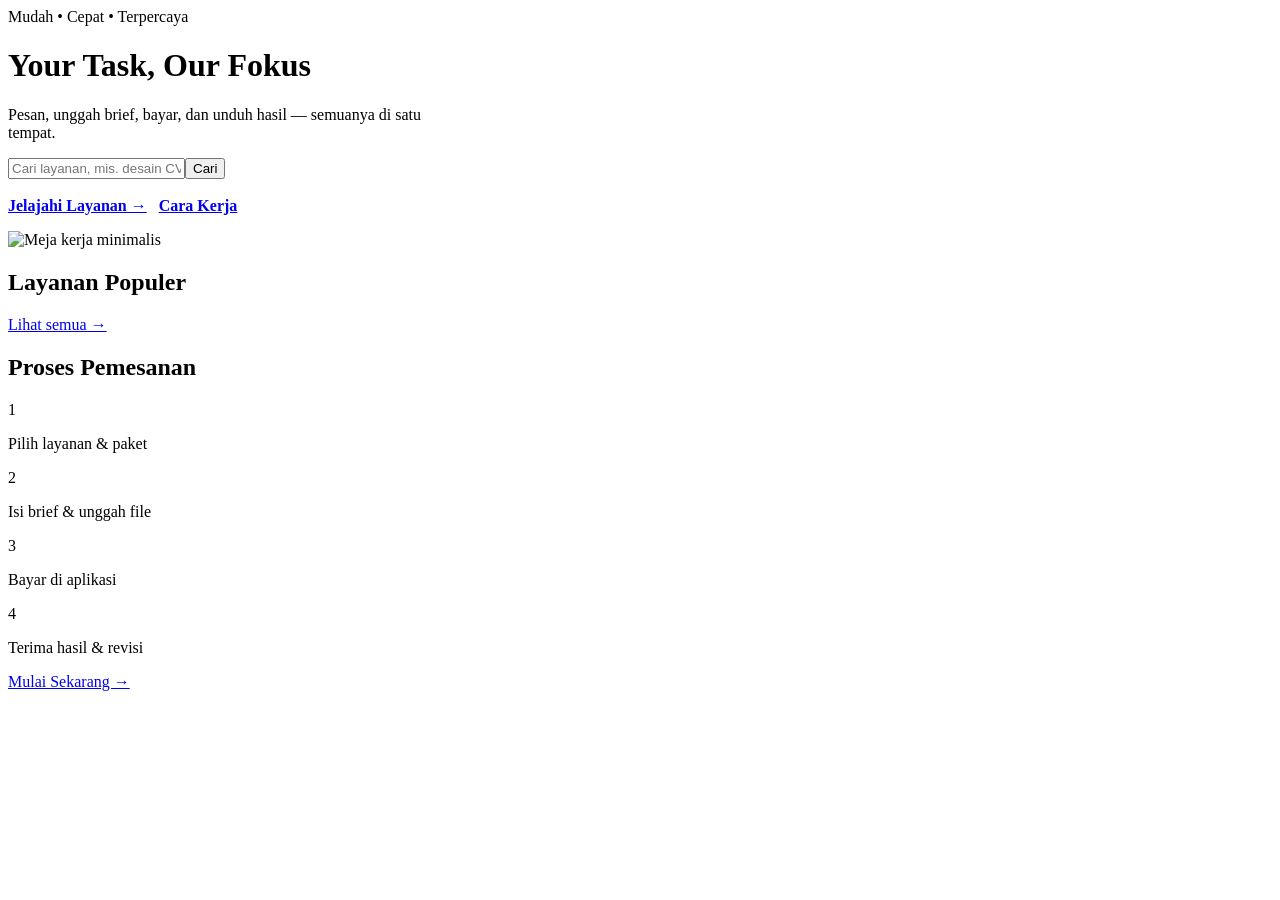
==== commit 0a29d723: "Add files via upload" ====
--- a/index.html
+++ b/index.html
@@ -1,1029 +1,19 @@
-<!DOCTYPE html><html lang="id" style=""><head>
-  <meta charset="UTF-8">
-  <meta name="viewport" content="width=device-width, initial-scale=1.0">
-  <title>FOKUZ — Your Tasks. Our Focus.</title>
-  <script src="https://cdn.tailwindcss.com"></script>
-  <link rel="preconnect" href="https://fonts.googleapis.com">
-  <link rel="preconnect" href="https://fonts.gstatic.com" crossorigin="">
-  <link href="https://fonts.googleapis.com/css2?family=Plus+Jakarta+Sans:wght@400;500;600;700;800;900&amp;family=Caveat:wght@600;700&amp;display=swap" rel="stylesheet">
-  <script>
-    tailwind.config = {
-      theme: {
-        extend: {
-          fontFamily: {
-            sans: ['"Plus Jakarta Sans"', 'sans-serif'],
-            hand: ['"Caveat"', 'cursive'],
-          },
-          colors: {
-            fokuz: {
-              mint: '#86E3CE',
-              teal: '#5CC4AC',
-              dark: '#1E7E68',
-              deep: '#154E41',
-              charcoal: '#1A2E26',
-              peach: '#FFB8B5',
-              yellow: '#FFD66B',
-              lavender: '#EDE9FF',
-              cream: '#FAFCFB',
-              card: '#FFFFFF'
-            }
-          },
-          animation: {
-            'float': 'float 4s ease-in-out infinite',
-            'float-slow': 'float 6s ease-in-out infinite',
-            'float-delayed': 'float 5s ease-in-out 2s infinite',
-            'pulse-subtle': 'pulseSubtle 3s ease-in-out infinite',
-            'wiggle': 'wiggle 2s ease-in-out infinite',
-            'spin-slow': 'spin 12s linear infinite',
-            'marquee': 'marquee 25s linear infinite',
-            'bounce-soft': 'bounceSoft 2s infinite',
-          },
-          keyframes: {
-            float: {
-              '0%, 100%': { transform: 'translateY(0px) rotate(0deg)' },
-              '50%': { transform: 'translateY(-12px) rotate(2deg)' },
-            },
-            pulseSubtle: {
-              '0%, 100%': { transform: 'scale(1)', opacity: '1' },
-              '50%': { transform: 'scale(1.03)', opacity: '0.95' },
-            },
-            wiggle: {
-              '0%, 100%': { transform: 'rotate(-3deg)' },
-              '50%': { transform: 'rotate(3deg)' },
-            },
-            bounceSoft: {
-              '0%, 100%': { transform: 'translateY(0)' },
-              '50%': { transform: 'translateY(-6px)' },
-            },
-            marquee: {
-              '0%': { transform: 'translateX(0%)' },
-              '100%': { transform: 'translateX(-50%)' },
-            }
-          }
-        }
-      }
-    }
-  </script>
-  <style>
-    body {
-      font-family: 'Plus Jakarta Sans', sans-serif;
-      background-color: #F6FAF8;
-      color: #1A2E26;
-      overflow-x: hidden;
-    }
-    .custom-scrollbar::-webkit-scrollbar {
-      width: 6px;
-    }
-    .custom-scrollbar::-webkit-scrollbar-thumb {
-      background: #86E3CE;
-      border-radius: 9999px;
-    }
-    .retro-badge {
-      display: inline-block;
-      border: 2px solid #1A2E26;
-      box-shadow: 3px 3px 0px #1A2E26;
-      transition: all 0.2s cubic-bezier(0.34, 1.56, 0.64, 1);
-    }
-    .retro-badge:hover {
-      transform: translate(-2px, -2px);
-      box-shadow: 5px 5px 0px #1A2E26;
-    }
-    .retro-card {
-      border: 2.5px solid #1A2E26;
-      box-shadow: 6px 6px 0px #1A2E26;
-      transition: all 0.25s cubic-bezier(0.34, 1.56, 0.64, 1);
-    }
-    .retro-card:hover {
-      transform: translateY(-4px) translateX(-2px);
-      box-shadow: 10px 10px 0px #1A2E26;
-    }
-    .retro-btn {
-      border: 2.5px solid #1A2E26;
-      box-shadow: 4px 4px 0px #1A2E26;
-      transition: all 0.15s ease-in-out;
-    }
-    .retro-btn:hover {
-      transform: translate(-2px, -2px);
-      box-shadow: 6px 6px 0px #1A2E26;
-    }
-    .retro-btn:active {
-      transform: translate(2px, 2px);
-      box-shadow: 1px 1px 0px #1A2E26;
-    }
-    .paper-texture {
-      background-image: radial-gradient(#86e3ce 0.75px, transparent 0.75px), radial-gradient(#ffd66b 0.75px, #f6faf8 0.75px);
-      background-size: 30px 30px;
-      background-position: 0 0, 15px 15px;
-    }
-    .scallop-border {
-      background: radial-gradient(circle at 10px 0, transparent 0, transparent 10px, #ffffff 11px);
-      background-size: 20px 20px;
-    }
-    .tape {
-      background: rgba(255, 255, 255, 0.85);
-      box-shadow: 0 1px 3px rgba(0,0,0,0.12);
-      transform: rotate(-3deg);
-    }
-    .nav-tab.active {
-      background-color: #1E7E68;
-      color: #FFFFFF;
-      box-shadow: 3px 3px 0px #1A2E26;
-      border-color: #1A2E26;
-    }
-  </style>
-</head>
-<body class="paper-texture min-h-screen flex flex-col selection:bg-fokuz-mint selection:text-fokuz-charcoal">
-
-  <!-- TOP TICKER MARQUEE (Krackerz playful aesthetic) -->
-  <div class="bg-fokuz-charcoal text-white text-xs md:text-sm font-bold tracking-wider py-2 overflow-hidden border-b-2 border-fokuz-charcoal select-none">
-    <div class="flex animate-marquee whitespace-nowrap gap-8 items-center">
-      <span class="flex items-center gap-2">✨ 100% DIKERJAKAN MANUSIA (ANTI-AI BOT)</span>
-      <span class="">•</span>
-      <span class="flex items-center gap-2">⚡ KONSULTASI 24/7 VIA WHATSAPP: <span class="text-fokuz-yellow font-extrabold underline">081915684370</span></span>
-      <span class="">•</span>
-      <span class="flex items-center gap-2">🎓 BEBAS REVISI SAMPAI DOSEN / GURU SENYUM</span>
-      <span class="">•</span>
-      <span class="flex items-center gap-2">🎨 DESIGN &amp; KREATIF ORIGINAL FRESH FROM CANVA/FIGMA/ADOBE</span>
-      <span class="">•</span>
-      <span class="flex items-center gap-2">🔒 PRIVASI &amp; NAMA DIJAMIN 100% AMAN RAHASIA</span>
-      <span class="">•</span>
-      <span class="flex items-center gap-2">✨ 100% DIKERJAKAN MANUSIA (ANTI-AI BOT)</span>
-      <span class="">•</span>
-      <span class="flex items-center gap-2">⚡ KONSULTASI 24/7 VIA WHATSAPP: <span class="text-fokuz-yellow font-extrabold underline">081915684370</span></span>
-      <span class="">•</span>
-      <span class="flex items-center gap-2">🎓 BEBAS REVISI SAMPAI DOSEN / GURU SENYUM</span>
-      <span class="">•</span>
-      <span class="flex items-center gap-2">🎨 DESIGN &amp; KREATIF ORIGINAL FRESH FROM CANVA/FIGMA/ADOBE</span>
-      <span class="">•</span>
-      <span class="flex items-center gap-2">🔒 PRIVASI &amp; NAMA DIJAMIN 100% AMAN RAHASIA</span>
-    </div>
-  </div>
-
-  <!-- MAIN HEADER / NAVBAR -->
-  <header class="sticky top-0 z-50 bg-[#F6FAF8]/95 backdrop-blur-md border-b-2 border-fokuz-charcoal px-4 lg:px-8 py-3 transition-all">
-    <div class="max-w-7xl mx-auto flex items-center justify-between">
-      
-      <!-- Logo + Tagline -->
-      <a href="javascript:void(0)" onclick="switchTab('home')" class="flex items-center gap-3 group"><div class="w-10 h-10 md:w-11 md:h-11 shrink-0 flex items-center justify-center"><img src="assets/logo fokuz.png" alt="FOKUZ Logo Mark" class="w-full h-full object-contain filter group-hover:rotate-6 transition-transform"></div><div><div class="flex items-center gap-1.5"><span class="font-black text-2xl tracking-tight text-[#1B2D45] font-sans">FOKUZ</span><span class="inline-block w-2.5 h-2.5 rounded-full bg-fokuz-teal border border-fokuz-charcoal animate-ping"></span></div><p class="text-[11px] font-semibold text-gray-500 font-sans tracking-wide -mt-1">Tugas Selesai. Kamu Santai.</p></div></a>
-
-      <!-- 4 NAVIGATION TABS -->
-      <nav class="hidden md:flex items-center gap-2 bg-white/80 p-1.5 rounded-2xl border-2 border-fokuz-charcoal shadow-[3px_3px_0px_#1A2E26]">
-        <button id="nav-btn-home" onclick="switchTab('home')" class="nav-tab active px-4 py-2 rounded-xl text-sm font-bold border-2 border-transparent transition-all flex items-center gap-2">
-          <span class="">🏠</span> Home
-        </button>
-        <button id="nav-btn-fitur" onclick="switchTab('fitur')" class="nav-tab px-4 py-2 rounded-xl text-sm font-bold border-2 border-transparent text-fokuz-charcoal hover:bg-fokuz-mint/20 transition-all flex items-center gap-2">
-          <span class="">📦</span> Paket Joki
-          <span class="px-1.5 py-0.5 rounded-md text-[10px] bg-fokuz-peach text-fokuz-charcoal border border-fokuz-charcoal font-black">3 PAKET</span>
-        </button>
-        <button id="nav-btn-reservasi" onclick="switchTab('reservasi')" class="nav-tab px-4 py-2 rounded-xl text-sm font-bold border-2 border-transparent text-fokuz-charcoal hover:bg-fokuz-mint/20 transition-all flex items-center gap-2">
-          <span class="">💬</span> Reservasi WA
-          <span class="w-2 h-2 rounded-full bg-emerald-500"></span>
-        </button>
-        <button id="nav-btn-about" onclick="switchTab('about')" class="nav-tab px-4 py-2 rounded-xl text-sm font-bold border-2 border-transparent text-fokuz-charcoal hover:bg-fokuz-mint/20 transition-all flex items-center gap-2">
-          <span class="">👋</span> About Us
-        </button>
-      </nav>
-
-      <!-- Fast WhatsApp Action Button -->
-      <div class="flex items-center gap-3">
-        <a href="https://wa.me/081915684370?text=Halo%20Tim%20FOKUZ!%20Saya%20mau%20order%20bantuan%20tugas." target="_blank" class="retro-btn bg-fokuz-yellow hover:bg-amber-300 text-fokuz-charcoal font-extrabold text-xs sm:text-sm px-4 py-2.5 rounded-xl flex items-center gap-2 group">
-          <svg class="w-4 h-4 fill-current group-hover:rotate-12 transition-transform text-[#128C7E]" viewBox="0 0 24 24">
-            <path d="M12.031 6.172c-3.181 0-5.767 2.586-5.768 5.766-.001 1.298.38 2.27 1.019 3.287l-.582 2.128 2.182-.573c.978.58 1.911.928 3.145.929 3.178 0 5.767-2.587 5.768-5.766.001-3.187-2.575-5.77-5.764-5.771zm3.392 8.244c-.144.405-.837.774-1.17.824-.299.045-.677.063-1.092-.069-.252-.08-.575-.187-.988-.365-1.739-.751-2.874-2.502-2.961-2.617-.087-.116-.708-.94-.708-1.793s.448-1.273.607-1.446c.159-.173.346-.217.462-.217l.332.006c.106.005.249-.04.39.298.144.347.491 1.2.534 1.287.043.087.072.188.014.304-.058.116-.087.188-.173.289l-.26.304c-.087.086-.177.18-.076.354.101.174.449.741.964 1.201.662.591 1.221.774 1.394.86.174.086.275.072.376-.043.101-.116.433-.506.549-.68.116-.173.231-.144.39-.086s1.011.477 1.184.564.289.13.332.202c.043.073.043.419-.101.824z"></path>
-          </svg>
-          <span class="hidden sm:inline">Order via WA:</span>
-          <span class="">081915684370</span>
-        </a>
-      </div>
-    </div>
-
-    <!-- Mobile Nav Bar -->
-    <div class="flex md:hidden items-center justify-around pt-2.5 pb-1 border-t border-gray-200 mt-2">
-      <button onclick="switchTab('home')" class="mobile-tab text-xs font-bold px-3 py-1.5 rounded-lg active text-fokuz-dark flex flex-col items-center gap-0.5">
-        <span class="">🏠</span> Home
-      </button>
-      <button onclick="switchTab('fitur')" class="mobile-tab text-xs font-bold px-3 py-1.5 rounded-lg text-gray-600 flex flex-col items-center gap-0.5">
-        <span class="">📦</span> Paket
-      </button>
-      <button onclick="switchTab('reservasi')" class="mobile-tab text-xs font-bold px-3 py-1.5 rounded-lg text-gray-600 flex flex-col items-center gap-0.5">
-        <span class="">💬</span> Reservasi
-      </button>
-      <button onclick="switchTab('about')" class="mobile-tab text-xs font-bold px-3 py-1.5 rounded-lg text-gray-600 flex flex-col items-center gap-0.5">
-        <span class="">👋</span> About
-      </button>
-    </div>
-  </header>
-
-  <!-- MAIN TAB CONTENT CONTAINER -->
-  <main class="flex-1">
-
-    <!-- ========================================== -->
-    <!-- TAB 1: HOME (Brief desc, visual & WA Order) -->
-    <!-- ========================================== -->
-    <section id="tab-home" class="tab-pane block">
-      
-      <!-- HERO SECTION (Inspired by Krackerz playful layout + Fokuz Moodboard) -->
-      <div class="max-w-7xl mx-auto px-4 lg:px-8 pt-8 pb-16">
-        <div class="grid grid-cols-1 lg:grid-cols-12 gap-8 items-center">
-          
-          <!-- Left Column: Big Bold Human Statement -->
-          <div class="lg:col-span-7 space-y-6">
-            
-            <div class="inline-flex items-center gap-2 px-3 py-1.5 rounded-full bg-fokuz-peach/60 border-2 border-fokuz-charcoal text-xs font-black shadow-[2px_2px_0px_#1A2E26] animate-bounce-soft">
-              <span class="">🎒</span> JOKI TUGAS, DESAIN &amp; KARIER TANPA RIBET
-            </div>
-
-            <div class="relative">
-              <h1 class="text-4xl sm:text-6xl lg:text-7xl font-black tracking-tight leading-[1.08] text-fokuz-charcoal">
-                Your Tasks.<br>
-                <span class="text-fokuz-dark underline decoration-fokuz-teal decoration-wavy decoration-4">Our Focus.</span>
-              </h1>
-              
-              <!-- Floating stickers inspired by Krackerz -->
-              <span class="absolute -top-4 right-6 lg:right-16 bg-fokuz-yellow border-2 border-fokuz-charcoal text-fokuz-charcoal font-hand text-lg lg:text-2xl font-bold px-3 py-1 rounded-xl shadow-[3px_3px_0px_#1A2E26] rotate-6 hidden sm:inline-block animate-wiggle">
-                Bukan Bot AI! 100% Manusia Asli ✨
-              </span>
-            </div>
-
-            <p class="text-base sm:text-xl font-medium text-gray-700 max-w-xl leading-relaxed">
-              Joki tugas kuliah, laporan praktikum, makalah sekolah, desain poster, logo, hingga permak CV &amp; lamaran kerja. <strong class="text-fokuz-dark font-bold">Semua bisa, santai di FOKUZ.</strong>
-            </p>
-
-            <!-- Quick WhatsApp Action Box (Verbatim request: 081915684370) -->
-            <div class="retro-card bg-white p-5 rounded-2xl border-2 border-fokuz-charcoal max-w-xl">
-              <div class="flex flex-col sm:flex-row sm:items-center justify-between gap-4">
-                <div>
-                  <div class="flex items-center gap-2">
-                    <span class="w-3 h-3 rounded-full bg-emerald-500 animate-ping"></span>
-                    <span class="text-xs font-black text-fokuz-dark uppercase tracking-wider">Fast Response WhatsApp</span>
-                  </div>
-                  <p class="text-2xl font-black text-fokuz-charcoal font-sans tracking-tight">081915684370</p>
-                  <p class="text-xs text-gray-500 font-medium">Admin standby tiap hari • Rahasia &amp; Nama Dijamin Aman</p>
-                </div>
-                <div class="flex gap-2">
-                  <a href="https://wa.me/081915684370?text=Halo%20kak%20Fokuz,%20aku%20mau%20konsultasi%20tugas/desain%20nih" target="_blank" class="retro-btn bg-fokuz-teal hover:bg-fokuz-dark text-white font-extrabold text-sm px-5 py-3 rounded-xl flex items-center justify-center gap-2 whitespace-nowrap">
-                    <span class="">Chat Sekarang</span>
-                    <span class="">→</span>
-                  </a>
-                  <button onclick="switchTab('reservasi')" class="retro-btn bg-fokuz-lavender text-fokuz-charcoal font-bold text-xs px-3 py-3 rounded-xl" title="Isi form reservasi">
-                    📝 Form
-                  </button>
-                </div>
-              </div>
-            </div>
-
-            <!-- Micro Trust Badges -->
-            <div class="flex flex-wrap gap-3 pt-2">
-              <span class="retro-badge bg-fokuz-mint/50 px-3 py-1 rounded-lg text-xs font-bold text-fokuz-charcoal">
-                ✍️ Anti Copy-Paste &amp; Turnitin Aman
-              </span>
-              <span class="retro-badge bg-fokuz-yellow/50 px-3 py-1 rounded-lg text-xs font-bold text-fokuz-charcoal">
-                🎨 Source File (Canva/PSD/AI) Lengkap
-              </span>
-              <span class="retro-badge bg-fokuz-peach/50 px-3 py-1 rounded-lg text-xs font-bold text-fokuz-charcoal">
-                ⏱️ Deadline Mepet? Bisa Banget
-              </span>
-            </div>
-
-          </div>
-
-          <!-- Right Column: Mascot & Interactive Visual Composition -->
-          <div class="lg:col-span-5 relative">
-            <div class="relative mx-auto w-full max-w-md">
-              
-              <!-- Background Organic Blob Container -->
-              <div class="w-full aspect-square rounded-[3rem] bg-gradient-to-tr from-fokuz-mint via-[#b7f0e3] to-fokuz-lavender border-4 border-fokuz-charcoal shadow-[10px_10px_0px_#1A2E26] overflow-hidden flex items-center justify-center relative p-6">
-                
-                <!-- Floating decorative badges inside -->
-                <div class="absolute top-4 left-4 retro-badge bg-white px-3 py-1 rounded-xl text-xs font-bold text-fokuz-charcoal shadow rotate-[-6deg] z-20">
-                  📚 Joki Laporan
-                </div>
-
-                <div class="absolute top-6 right-4 retro-badge bg-fokuz-yellow px-3 py-1 rounded-xl text-xs font-bold text-fokuz-charcoal shadow rotate-[8deg] z-20">
-                  🎯 Poster &amp; Logo
-                </div>
-
-                <!-- 3D Mascot Image with subtle float -->
-                <div class="w-64 h-64 sm:w-72 sm:h-72 relative z-10 animate-float">
-                  <img src="assets/porto.png" alt="Mascot Fokuz" class="w-full h-full object-contain filter drop-shadow-2xl">
-                </div>
-
-                <!-- Speech Bubble from Mascot -->
-                <div class="absolute bottom-4 left-6 right-6 bg-white/95 backdrop-blur-sm border-2 border-fokuz-charcoal rounded-2xl p-3 shadow-[4px_4px_0px_#1A2E26] z-20">
-                  <div class="flex items-center gap-2.5">
-                    <span class="text-xl">🍵</span>
-                    <div>
-                      <p class="text-xs font-black text-fokuz-charcoal">"Kamu istirahat aja, biar FOKUZ yang kerjain!"</p>
-                      <p class="text-[10px] text-gray-500 font-medium">Tim joki ramah, pengerjaan rapi &amp; manusiawi.</p>
-                    </div>
-                  </div>
-                </div>
-
-              </div>
-
-              <!-- Decorative sticker on top right corner -->
-              <div class="absolute -bottom-5 -right-3 retro-badge bg-fokuz-peach px-4 py-2 rounded-2xl text-xs font-black text-fokuz-charcoal rotate-[-5deg] z-30 flex items-center gap-2">
-                <span class="">🔥</span> 1.400+ Tugas Selesai
-              </div>
-
-            </div>
-          </div>
-
-        </div>
-      </div>
-
-      <!-- HOW TO ORDER VIA WHATSAPP (Langkah gampang pesan) -->
-      <div class="bg-white border-y-2 border-fokuz-charcoal py-16 px-4 lg:px-8 relative">
-        <div class="max-w-6xl mx-auto">
-          
-          <div class="text-center max-w-2xl mx-auto mb-12">
-            <span class="retro-badge bg-fokuz-yellow px-3 py-1 rounded-full text-xs font-extrabold uppercase tracking-wider mb-3">
-              Gampang Banget!
-            </span>
-            <h2 class="text-3xl sm:text-4xl font-black text-fokuz-charcoal tracking-tight mt-2">
-              Cara Pesan Joki via WhatsApp
-            </h2>
-            <p class="text-gray-600 font-medium mt-2">Cuma 4 langkah santai, tugas atau desain kamu beres tanpa bikin kepala pusing.</p>
-          </div>
-
-          <!-- 4 Step Cards -->
-          <div class="grid grid-cols-1 sm:grid-cols-2 lg:grid-cols-4 gap-6">
-            
-            <!-- Step 1 -->
-            <div class="retro-card bg-[#F6FAF8] p-6 rounded-2xl border-2 border-fokuz-charcoal relative flex flex-col justify-between group">
-              <div class="absolute -top-3 left-5 bg-fokuz-mint border-2 border-fokuz-charcoal rounded-lg px-2.5 py-0.5 text-xs font-black text-fokuz-charcoal shadow-[2px_2px_0px_#1A2E26]">
-                STEP 01
-              </div>
-              <div class="mt-2 space-y-3">
-                <div class="w-12 h-12 rounded-2xl bg-white border-2 border-fokuz-charcoal flex items-center justify-center text-2xl shadow-[2px_2px_0px_#1A2E26] group-hover:rotate-6 transition-transform">
-                  📋
-                </div>
-                <h3 class="text-lg font-black text-fokuz-charcoal">Pilih Kebutuhan</h3>
-                <p class="text-xs text-gray-600 font-medium leading-relaxed">
-                  Tentukan tugas apa: laporan kuliah, tugas sekolah, desain poster/logo, atau permak CV kerja.
-                </p>
-              </div>
-              <div class="mt-4 pt-3 border-t border-gray-200 text-[11px] font-bold text-fokuz-dark">
-                Bisa konsultasi gratis dulu ✌️
-              </div>
-            </div>
-
-            <!-- Step 2 -->
-            <div class="retro-card bg-[#F6FAF8] p-6 rounded-2xl border-2 border-fokuz-charcoal relative flex flex-col justify-between group">
-              <div class="absolute -top-3 left-5 bg-fokuz-yellow border-2 border-fokuz-charcoal rounded-lg px-2.5 py-0.5 text-xs font-black text-fokuz-charcoal shadow-[2px_2px_0px_#1A2E26]">
-                STEP 02
-              </div>
-              <div class="mt-2 space-y-3">
-                <div class="w-12 h-12 rounded-2xl bg-white border-2 border-fokuz-charcoal flex items-center justify-center text-2xl shadow-[2px_2px_0px_#1A2E26] group-hover:rotate-6 transition-transform">
-                  📱
-                </div>
-                <h3 class="text-lg font-black text-fokuz-charcoal">Kirim Brief ke WA</h3>
-                <p class="text-xs text-gray-600 font-medium leading-relaxed">
-                  Kirim instruksi, format, rubrik penilaian, dan deadline ke no WA <strong class="text-fokuz-dark">081915684370</strong>.
-                </p>
-              </div>
-              <div class="mt-4 pt-3 border-t border-gray-200 text-[11px] font-bold text-fokuz-dark">
-                Format PDF, Word, atau Chat Bebas
-              </div>
-            </div>
-
-            <!-- Step 3 -->
-            <div class="retro-card bg-[#F6FAF8] p-6 rounded-2xl border-2 border-fokuz-charcoal relative flex flex-col justify-between group">
-              <div class="absolute -top-3 left-5 bg-fokuz-peach border-2 border-fokuz-charcoal rounded-lg px-2.5 py-0.5 text-xs font-black text-fokuz-charcoal shadow-[2px_2px_0px_#1A2E26]">
-                STEP 03
-              </div>
-              <div class="mt-2 space-y-3">
-                <div class="w-12 h-12 rounded-2xl bg-white border-2 border-fokuz-charcoal flex items-center justify-center text-2xl shadow-[2px_2px_0px_#1A2E26] group-hover:rotate-6 transition-transform">
-                  ☕
-                </div>
-                <h3 class="text-lg font-black text-fokuz-charcoal">Proses Pengerjaan</h3>
-                <p class="text-xs text-gray-600 font-medium leading-relaxed">
-                  Deal harga &amp; DP santai. Tim spesialis manusia kami langsung gaspol ngerjain tugasmu sesuai deadline.
-                </p>
-              </div>
-              <div class="mt-4 pt-3 border-t border-gray-200 text-[11px] font-bold text-fokuz-dark">
-                Bisa minta update progress
-              </div>
-            </div>
-
-            <!-- Step 4 -->
-            <div class="retro-card bg-fokuz-mint/30 p-6 rounded-2xl border-2 border-fokuz-charcoal relative flex flex-col justify-between group">
-              <div class="absolute -top-3 left-5 bg-fokuz-teal border-2 border-fokuz-charcoal rounded-lg px-2.5 py-0.5 text-xs font-black text-white shadow-[2px_2px_0px_#1A2E26]">
-                STEP 04
-              </div>
-              <div class="mt-2 space-y-3">
-                <div class="w-12 h-12 rounded-2xl bg-white border-2 border-fokuz-charcoal flex items-center justify-center text-2xl shadow-[2px_2px_0px_#1A2E26] group-hover:rotate-6 transition-transform">
-                  🎉
-                </div>
-                <h3 class="text-lg font-black text-fokuz-charcoal">Review &amp; Selesai!</h3>
-                <p class="text-xs text-gray-600 font-medium leading-relaxed">
-                  Cek hasilnya! Kalau ada revisi kita benerin gratis. Tinggal kumpulin ke dosen/guru/bos kamu.
-                </p>
-              </div>
-              <div class="mt-4 pt-3 border-t border-fokuz-teal/30 text-[11px] font-bold text-fokuz-dark">
-                Garansi Puas 100% ✨
-              </div>
-            </div>
-
-          </div>
-
-          <!-- Bottom CTA inside Home tab -->
-          <div class="mt-12 text-center">
-            <button onclick="switchTab('fitur')" class="retro-btn bg-fokuz-charcoal hover:bg-black text-white font-extrabold px-8 py-4 rounded-2xl inline-flex items-center gap-3 text-base">
-              <span class="">Lihat Detail 3 Paket Joki Kami</span>
-              <span class="w-6 h-6 rounded-full bg-fokuz-yellow text-fokuz-charcoal flex items-center justify-center font-bold">→</span>
-            </button>
-          </div>
-
-        </div>
-      </div>
-
-    </section>
-
-    <!-- ========================================== -->
-    <!-- TAB 2: FITUR (3 Paket Joki Spesifik)      -->
-    <!-- ========================================== -->
-    <section id="tab-fitur" class="tab-pane hidden py-12 px-4 lg:px-8 max-w-7xl mx-auto">
-      
-      <!-- Section Header -->
-      <div class="text-center max-w-3xl mx-auto mb-12">
-        <div class="inline-flex items-center gap-2 px-3 py-1 rounded-full bg-fokuz-peach/60 border-2 border-fokuz-charcoal text-xs font-extrabold shadow-[2px_2px_0px_#1A2E26]">
-          <span class="">🎯</span> MENU LAYANAN UNGGULAN
-        </div>
-        <h2 class="text-3xl sm:text-5xl font-black text-fokuz-charcoal tracking-tight mt-3">
-          Pilih Paket Sesuai Keresahanmu
-        </h2>
-        <p class="text-gray-600 font-medium text-base sm:text-lg mt-2">
-          Dikerjakan manual oleh tim mahasiswa berprestasi &amp; designer handal. Bukan hasil prompt AI mentah yang ngaco!
-        </p>
-      </div>
-
-      <!-- 3 PAKET UTAMA JOKI FOKUZ (Exact requirements) -->
-      <div class="grid grid-cols-1 md:grid-cols-3 gap-8 items-stretch">
-        
-        <!-- PAKET 1: Ya udah kerjain -->
-        <div class="retro-card bg-white rounded-3xl p-7 border-2 border-fokuz-charcoal flex flex-col justify-between relative overflow-hidden group">
-          <div class="absolute top-0 right-0 w-28 h-28 bg-fokuz-mint/30 rounded-bl-full pointer-events-none -mr-4 -mt-4"></div>
-          
-          <div>
-            <div class="flex items-center justify-between mb-4">
-              <span class="retro-badge bg-fokuz-mint px-3 py-1 rounded-xl text-xs font-black text-fokuz-charcoal">
-                PAKET 1
-              </span>
-              <span class="text-2xl animate-float">📖</span>
-            </div>
-
-            <h3 class="text-2xl sm:text-3xl font-black text-fokuz-charcoal tracking-tight leading-tight">
-              Ya udah kerjain
-            </h3>
-            <p class="text-xs font-bold text-fokuz-dark uppercase tracking-wider mt-1">
-              (Joki Laporan &amp; Tugas Akademik)
-            </p>
-
-            <div class="my-5 p-4 rounded-2xl bg-fokuz-mint/15 border border-fokuz-teal/30">
-              <p class="text-xs text-gray-700 font-medium leading-relaxed">
-                Khusus buat kamu yang mabuk laporan praktikum, makalah tebal, jurnal ilmiah, tugas harian sekolah/kuliah, ppt presentasi, atau kalkulasi Excel.
-              </p>
-            </div>
-
-            <div class="space-y-3 my-6">
-              <p class="text-xs font-extrabold text-fokuz-charcoal uppercase tracking-wider">Cakupan Layanan:</p>
-              <ul class="text-xs sm:text-sm space-y-2.5 text-gray-700 font-medium">
-                <li class="flex items-start gap-2">
-                  <span class="text-fokuz-dark font-black">✓</span> Laporan Praktikum (Lab / Lapangan)
-                </li>
-                <li class="flex items-start gap-2">
-                  <span class="text-fokuz-dark font-black">✓</span> Makalah, Paper &amp; Esai Akademik
-                </li>
-                <li class="flex items-start gap-2">
-                  <span class="text-fokuz-dark font-black">✓</span> Tugas Sekolah SD/SMP/SMA/SMK
-                </li>
-                <li class="flex items-start gap-2">
-                  <span class="text-fokuz-dark font-black">✓</span> PPT Presentasi Rapi &amp; Menarik
-                </li>
-                <li class="flex items-start gap-2">
-                  <span class="text-fokuz-dark font-black">✓</span> Olah Data Statistik &amp; Excel
-                </li>
-                <li class="flex items-start gap-2">
-                  <span class="text-fokuz-dark font-black">✓</span> Cek Turnitin &amp; Parafrase Humanis
-                </li>
-              </ul>
-            </div>
-          </div>
-
-          <div class="pt-6 border-t-2 border-gray-100 mt-4 space-y-3">
-            <div class="flex items-baseline justify-between">
-              <span class="text-xs text-gray-500 font-semibold">Mulai dari</span>
-              <span class="text-xl font-black text-fokuz-dark">Rp 35.000<span class="text-xs font-normal text-gray-500"> / tugas</span></span>
-            </div>
-            <a href="https://wa.me/081915684370?text=Halo%20Fokuz,%20saya%20tertarik%20dengan%20Paket%201%20(Ya%20udah%20kerjain%20-%20Joki%20Laporan%20%26%20Tugas%20Akademik)." target="_blank" class="retro-btn w-full bg-fokuz-mint hover:bg-fokuz-teal text-fokuz-charcoal font-black py-3 rounded-xl flex items-center justify-center gap-2 text-sm text-center">
-              <span class="">Pesan Paket Ini via WA</span>
-              <span class="">→</span>
-            </a>
-          </div>
-
-        </div>
-
-        <!-- PAKET 2: Yang penting bagus (HIGHLIGHTED) -->
-        <div class="retro-card bg-white rounded-3xl p-7 border-3 border-fokuz-charcoal flex flex-col justify-between relative overflow-hidden group shadow-[8px_8px_0px_#1A2E26] ring-4 ring-fokuz-yellow/30">
-          
-          <!-- Best Seller Tag -->
-          <div class="absolute -top-3 -right-3">
-            <span class="bg-fokuz-yellow border-2 border-fokuz-charcoal text-fokuz-charcoal text-[11px] font-black px-4 py-1.5 rounded-bl-2xl shadow-[2px_2px_0px_#1A2E26] rotate-2 inline-block">
-              PALING DICARI 🔥
-            </span>
-          </div>
-
-          <div>
-            <div class="flex items-center justify-between mb-4">
-              <span class="retro-badge bg-fokuz-yellow px-3 py-1 rounded-xl text-xs font-black text-fokuz-charcoal">
-                PAKET 2
-              </span>
-              <span class="text-2xl animate-wiggle">🎨</span>
-            </div>
-
-            <h3 class="text-2xl sm:text-3xl font-black text-fokuz-charcoal tracking-tight leading-tight">
-              Yang penting bagus
-            </h3>
-            <p class="text-xs font-bold text-amber-700 uppercase tracking-wider mt-1">
-              (Joki Desain Poster &amp; Logo)
-            </p>
-
-            <div class="my-5 p-4 rounded-2xl bg-fokuz-yellow/15 border border-amber-300">
-              <p class="text-xs text-gray-700 font-medium leading-relaxed">
-                Desain visual estetik tanpa template basi. Cocok buat tugas poster ilmiah/kampus, logo UMKM, feed medsos, banner seminar, dan packaging.
-              </p>
-            </div>
-
-            <div class="space-y-3 my-6">
-              <p class="text-xs font-extrabold text-fokuz-charcoal uppercase tracking-wider">Cakupan Layanan:</p>
-              <ul class="text-xs sm:text-sm space-y-2.5 text-gray-700 font-medium">
-                <li class="flex items-start gap-2">
-                  <span class="text-amber-600 font-black">✓</span> Desain Poster Lomba / Event / Kampus
-                </li>
-                <li class="flex items-start gap-2">
-                  <span class="text-amber-600 font-black">✓</span> Logo Desain Brand &amp; Organisasi
-                </li>
-                <li class="flex items-start gap-2">
-                  <span class="text-amber-600 font-black">✓</span> Desain Infografis Akademik Rapi
-                </li>
-                <li class="flex items-start gap-2">
-                  <span class="text-amber-600 font-black">✓</span> Feed &amp; Story Instagram Menarik
-                </li>
-                <li class="flex items-start gap-2">
-                  <span class="text-amber-600 font-black">✓</span> File Master (Canva Link / PSD / AI / SVG)
-                </li>
-                <li class="flex items-start gap-2">
-                  <span class="text-amber-600 font-black">✓</span> Revisi Minor Sampai Cocok
-                </li>
-              </ul>
-            </div>
-          </div>
-
-          <div class="pt-6 border-t-2 border-gray-100 mt-4 space-y-3">
-            <div class="flex items-baseline justify-between">
-              <span class="text-xs text-gray-500 font-semibold">Mulai dari</span>
-              <span class="text-xl font-black text-fokuz-charcoal">Rp 45.000<span class="text-xs font-normal text-gray-500"> / desain</span></span>
-            </div>
-            <a href="https://wa.me/081915684370?text=Halo%20Fokuz,%20saya%20tertarik%20dengan%20Paket%202%20(Yang%20penting%20bagus%20-%20Joki%20Desain)." target="_blank" class="retro-btn w-full bg-fokuz-yellow hover:bg-amber-300 text-fokuz-charcoal font-black py-3 rounded-xl flex items-center justify-center gap-2 text-sm text-center">
-              <span class="">Pesan Paket Ini via WA</span>
-              <span class="">→</span>
-            </a>
-          </div>
-
-        </div>
-
-        <!-- PAKET 3: Resign nanti -->
-        <div class="retro-card bg-white rounded-3xl p-7 border-2 border-fokuz-charcoal flex flex-col justify-between relative overflow-hidden group">
-          <div class="absolute top-0 right-0 w-28 h-28 bg-fokuz-peach/30 rounded-bl-full pointer-events-none -mr-4 -mt-4"></div>
-
-          <div>
-            <div class="flex items-center justify-between mb-4">
-              <span class="retro-badge bg-fokuz-peach px-3 py-1 rounded-xl text-xs font-black text-fokuz-charcoal">
-                PAKET 3
-              </span>
-              <span class="text-2xl animate-float-delayed">💼</span>
-            </div>
-
-            <h3 class="text-2xl sm:text-3xl font-black text-fokuz-charcoal tracking-tight leading-tight">
-              Resign nanti
-            </h3>
-            <p class="text-xs font-bold text-rose-700 uppercase tracking-wider mt-1">
-              (Joki Tugas Non Akademik, CV &amp; Karier)
-            </p>
-
-            <div class="my-5 p-4 rounded-2xl bg-fokuz-peach/15 border border-rose-200">
-              <p class="text-xs text-gray-700 font-medium leading-relaxed">
-                Buat kamu yang lagi cari kerja, magang, atau pusing sama urusan administrasi kantor/pekerjaan sampingan yang numpuk.
-              </p>
-            </div>
-
-            <div class="space-y-3 my-6">
-              <p class="text-xs font-extrabold text-fokuz-charcoal uppercase tracking-wider">Cakupan Layanan:</p>
-              <ul class="text-xs sm:text-sm space-y-2.5 text-gray-700 font-medium">
-                <li class="flex items-start gap-2">
-                  <span class="text-rose-600 font-black">✓</span> CV ATS-Friendly (Bahasa Indo / Inggris)
-                </li>
-                <li class="flex items-start gap-2">
-                  <span class="text-rose-600 font-black">✓</span> Surat Lamaran Kerja (Cover Letter) Tertarget
-                </li>
-                <li class="flex items-start gap-2">
-                  <span class="text-rose-600 font-black">✓</span> Optimasi Profil LinkedIn &amp; Portofolio
-                </li>
-                <li class="flex items-start gap-2">
-                  <span class="text-rose-600 font-black">✓</span> Pengetikan &amp; Transkripsi Audio/Dokumen
-                </li>
-                <li class="flex items-start gap-2">
-                  <span class="text-rose-600 font-black">✓</span> Input Data &amp; Administrasi Ringan
-                </li>
-                <li class="flex items-start gap-2">
-                  <span class="text-rose-600 font-black">✓</span> Bimbingan Lolos Wawancara Kerja
-                </li>
-              </ul>
-            </div>
-          </div>
-
-          <div class="pt-6 border-t-2 border-gray-100 mt-4 space-y-3">
-            <div class="flex items-baseline justify-between">
-              <span class="text-xs text-gray-500 font-semibold">Mulai dari</span>
-              <span class="text-xl font-black text-rose-700">Rp 50.000<span class="text-xs font-normal text-gray-500"> / paket</span></span>
-            </div>
-            <a href="https://wa.me/081915684370?text=Halo%20Fokuz,%20saya%20tertarik%20dengan%20Paket%203%20(Resign%20nanti%20-%20Joki%20CV%20%26%20Karier)." target="_blank" class="retro-btn w-full bg-fokuz-peach hover:bg-rose-300 text-fokuz-charcoal font-black py-3 rounded-xl flex items-center justify-center gap-2 text-sm text-center">
-              <span class="">Pesan Paket Ini via WA</span>
-              <span class="">→</span>
-            </a>
-          </div>
-
-        </div>
-
-      </div>
-
-      <!-- Quick Comparison Bar -->
-      <div class="mt-12 bg-white rounded-2xl border-2 border-fokuz-charcoal p-6 shadow-[4px_4px_0px_#1A2E26] flex flex-col md:flex-row items-center justify-between gap-4">
-        <div class="flex items-center gap-4">
-          <div class="w-12 h-12 rounded-xl bg-fokuz-mint border-2 border-fokuz-charcoal flex items-center justify-center text-xl shrink-0 font-bold">
-            💡
-          </div>
-          <div>
-            <h4 class="font-black text-fokuz-charcoal text-base">Butuh paket custom atau deadline hitungan jam?</h4>
-            <p class="text-xs text-gray-600 font-medium">Bisa banget dinego santai langsung bareng tim admin WhatsApp.</p>
-          </div>
-        </div>
-        <a href="https://wa.me/081915684370?text=Halo%20Fokuz,%20mau%20tanya%20paket%20custom%20atau%20deadline%20kilat." target="_blank" class="retro-btn bg-fokuz-charcoal hover:bg-black text-white font-extrabold text-xs px-5 py-3 rounded-xl whitespace-nowrap">
-          Konsultasi Kilat ke WA (081915684370) ⚡
-        </a>
-      </div>
-
-    </section>
-
-    <!-- ========================================== -->
-    <!-- TAB 3: RESERVASI (Form yang disambung ke WA) -->
-    <!-- ========================================== -->
-    <section id="tab-reservasi" class="tab-pane hidden py-12 px-4 lg:px-8 max-w-4xl mx-auto">
-      
-      <div class="text-center max-w-2xl mx-auto mb-8">
-        <div class="inline-flex items-center gap-2 px-3 py-1 rounded-full bg-fokuz-yellow border-2 border-fokuz-charcoal text-xs font-black shadow-[2px_2px_0px_#1A2E26]">
-          <span class="">💬</span> DIRECT WHATSAPP INTEGRATION
-        </div>
-        <h2 class="text-3xl sm:text-4xl font-black text-fokuz-charcoal tracking-tight mt-3">
-          Form Reservasi &amp; Order Joki
-        </h2>
-        <p class="text-gray-600 font-medium text-sm sm:text-base mt-2">
-          Isi detail tugasmu di bawah ini, klik tombol, dan sistem akan otomatis membuatkan format chat siap kirim ke WhatsApp <strong class="text-fokuz-dark">081915684370</strong>!
-        </p>
-      </div>
-
-      <!-- Main Booking Card -->
-      <div class="retro-card bg-white rounded-3xl p-6 sm:p-10 border-2 border-fokuz-charcoal shadow-[8px_8px_0px_#1A2E26] relative">
-        
-        <!-- Mascot badge -->
-        <div class="absolute -top-6 right-6 hidden sm:flex items-center gap-2 bg-fokuz-mint border-2 border-fokuz-charcoal px-3 py-1.5 rounded-2xl shadow-[2px_2px_0px_#1A2E26]">
-          <img src="https://lh3.googleusercontent.com/aida-public/[base64]" alt="Mascot" class="w-8 h-8 object-contain">
-          <span class="text-xs font-bold text-fokuz-charcoal">Respon Cepat &lt; 5 Menit!</span>
-        </div>
-
-        <form id="reservationForm" onsubmit="handleReservationSubmit(event)" class="space-y-6">
-          
-          <!-- Nama & Kontak -->
-          <div class="grid grid-cols-1 sm:grid-cols-2 gap-4">
-            <div>
-              <label class="block text-xs font-black text-fokuz-charcoal uppercase tracking-wider mb-2">
-                Nama Lengkap / Panggilan <span class="text-rose-500">*</span>
-              </label>
-              <input type="text" id="resName" required="" placeholder="Contoh: Azzahra / Kak Budi" class="w-full px-4 py-3 rounded-xl border-2 border-fokuz-charcoal bg-[#F6FAF8] text-sm font-medium focus:outline-none focus:ring-2 focus:ring-fokuz-teal transition-all">
-            </div>
-            <div>
-              <label class="block text-xs font-black text-fokuz-charcoal uppercase tracking-wider mb-2">
-                Nomor WhatsApp Kamu <span class="text-rose-500">*</span>
-              </label>
-              <input type="tel" id="resPhone" required="" placeholder="08xxxxxxxxxx" class="w-full px-4 py-3 rounded-xl border-2 border-fokuz-charcoal bg-[#F6FAF8] text-sm font-medium focus:outline-none focus:ring-2 focus:ring-fokuz-teal transition-all">
-            </div>
-          </div>
-
-          <!-- Pilihan Paket -->
-          <div>
-            <label class="block text-xs font-black text-fokuz-charcoal uppercase tracking-wider mb-2">
-              Pilih Paket Joki <span class="text-rose-500">*</span>
-            </label>
-            <div class="grid grid-cols-1 sm:grid-cols-3 gap-3">
-              <label class="cursor-pointer">
-                <input type="radio" name="resPackage" value="Paket 1: Ya udah kerjain (Akademik &amp; Laporan)" checked="" class="peer sr-only">
-                <div class="p-3.5 rounded-xl border-2 border-fokuz-charcoal bg-white peer-checked:bg-fokuz-mint peer-checked:border-fokuz-charcoal peer-checked:shadow-[3px_3px_0px_#1A2E26] transition-all flex flex-col items-center text-center">
-                  <span class="text-xl mb-1">📖</span>
-                  <span class="text-xs font-black text-fokuz-charcoal">1. Ya udah kerjain</span>
-                  <span class="text-[10px] text-gray-500 font-semibold mt-0.5">Laporan &amp; Akademik</span>
-                </div>
-              </label>
-
-              <label class="cursor-pointer">
-                <input type="radio" name="resPackage" value="Paket 2: Yang penting bagus (Desain Poster &amp; Logo)" class="peer sr-only">
-                <div class="p-3.5 rounded-xl border-2 border-fokuz-charcoal bg-white peer-checked:bg-fokuz-yellow peer-checked:border-fokuz-charcoal peer-checked:shadow-[3px_3px_0px_#1A2E26] transition-all flex flex-col items-center text-center">
-                  <span class="text-xl mb-1">🎨</span>
-                  <span class="text-xs font-black text-fokuz-charcoal">2. Yang penting bagus</span>
-                  <span class="text-[10px] text-gray-500 font-semibold mt-0.5">Desain Poster &amp; Logo</span>
-                </div>
-              </label>
-
-              <label class="cursor-pointer">
-                <input type="radio" name="resPackage" value="Paket 3: Resign nanti (Non Akademik, CV &amp; Karier)" class="peer sr-only">
-                <div class="p-3.5 rounded-xl border-2 border-fokuz-charcoal bg-white peer-checked:bg-fokuz-peach peer-checked:border-fokuz-charcoal peer-checked:shadow-[3px_3px_0px_#1A2E26] transition-all flex flex-col items-center text-center">
-                  <span class="text-xl mb-1">💼</span>
-                  <span class="text-xs font-black text-fokuz-charcoal">3. Resign nanti</span>
-                  <span class="text-[10px] text-gray-500 font-semibold mt-0.5">CV, Portofolio &amp; Kerja</span>
-                </div>
-              </label>
-            </div>
-          </div>
-
-          <!-- Deadline & Jenis Tugas -->
-          <div class="grid grid-cols-1 sm:grid-cols-2 gap-4">
-            <div>
-              <label class="block text-xs font-black text-fokuz-charcoal uppercase tracking-wider mb-2">
-                Deadline Paling Lambat <span class="text-rose-500">*</span>
-              </label>
-              <input type="text" id="resDeadline" required="" placeholder="Contoh: Besok jam 18.00 WIB / 3 hari lagi" class="w-full px-4 py-3 rounded-xl border-2 border-fokuz-charcoal bg-[#F6FAF8] text-sm font-medium focus:outline-none focus:ring-2 focus:ring-fokuz-teal transition-all">
-            </div>
-            <div>
-              <label class="block text-xs font-black text-fokuz-charcoal uppercase tracking-wider mb-2">
-                Tingkat Pendidikan / Kategori
-              </label>
-              <select id="resLevel" class="w-full px-4 py-3 rounded-xl border-2 border-fokuz-charcoal bg-[#F6FAF8] text-sm font-medium focus:outline-none focus:ring-2 focus:ring-fokuz-teal transition-all">
-                <option value="Kuliah (S1 / D3 / D4)">Kuliah (S1 / D3 / D4)</option>
-                <option value="Sekolah (SMA / SMK / SMP)">Sekolah (SMA / SMK / SMP)</option>
-                <option value="Fresh Graduate / Jobseeker">Fresh Graduate / Jobseeker</option>
-                <option value="Karyawan / Profesional">Karyawan / Profesional</option>
-                <option value="Lainnya">Lainnya</option>
-              </select>
-            </div>
-          </div>
-
-          <!-- Detail Kebutuhan Tugas -->
-          <div>
-            <label class="block text-xs font-black text-fokuz-charcoal uppercase tracking-wider mb-2">
-              Ceritakan Detail Singkat Tugas / Desainmu <span class="text-rose-500">*</span>
-            </label>
-            <textarea id="resNotes" rows="3" required="" placeholder="Contoh: Laporan praktikum kimia bab 4 butuh 8 halaman + grafik, ada format pedoman dosennya nanti saya kirim via file WA..." class="w-full px-4 py-3 rounded-xl border-2 border-fokuz-charcoal bg-[#F6FAF8] text-sm font-medium focus:outline-none focus:ring-2 focus:ring-fokuz-teal transition-all"></textarea>
-          </div>
-
-          <!-- Direct Send Action -->
-          <div class="pt-2">
-            <button type="submit" class="retro-btn w-full bg-emerald-500 hover:bg-emerald-600 text-white font-extrabold py-4 rounded-2xl flex items-center justify-center gap-3 text-base shadow-[4px_4px_0px_#1A2E26]">
-              <svg class="w-6 h-6 fill-current" viewBox="0 0 24 24">
-                <path d="M12.031 6.172c-3.181 0-5.767 2.586-5.768 5.766-.001 1.298.38 2.27 1.019 3.287l-.582 2.128 2.182-.573c.978.58 1.911.928 3.145.929 3.178 0 5.767-2.587 5.768-5.766.001-3.187-2.575-5.77-5.764-5.771zm3.392 8.244c-.144.405-.837.774-1.17.824-.299.045-.677.063-1.092-.069-.252-.08-.575-.187-.988-.365-1.739-.751-2.874-2.502-2.961-2.617-.087-.116-.708-.94-.708-1.793s.448-1.273.607-1.446c.159-.173.346-.217.462-.217l.332.006c.106.005.249-.04.39.298.144.347.491 1.2.534 1.287.043.087.072.188.014.304-.058.116-.087.188-.173.289l-.26.304c-.087.086-.177.18-.076.354.101.174.449.741.964 1.201.662.591 1.221.774 1.394.86.174.086.275.072.376-.043.101-.116.433-.506.549-.68.116-.173.231-.144.39-.086s1.011.477 1.184.564.289.13.332.202c.043.073.043.419-.101.824z"></path>
-              </svg>
-              <span class="">Sambungkan &amp; Kirim Format ke WA (081915684370)</span>
-            </button>
-            <p class="text-center text-xs text-gray-500 font-medium mt-3">
-              🔒 Tenang, data aman 100%. Chat langsung terhubung ke admin resmi FOKUZ.
-            </p>
-          </div>
-
-        </form>
-
-      </div>
-
-    </section>
-
-    <!-- ========================================== -->
-    <!-- TAB 4: ABOUT US (Human approach, anti-AI)  -->
-    <!-- ========================================== -->
-    <section id="tab-about" class="tab-pane hidden py-12 px-4 lg:px-8 max-w-6xl mx-auto">
-      
-      <!-- Header -->
-      <div class="text-center max-w-3xl mx-auto mb-12">
-        <span class="retro-badge bg-fokuz-mint px-3 py-1 rounded-full text-xs font-black tracking-wider uppercase">
-          Siapa di balik Fokuz?
-        </span>
-        <h2 class="text-3xl sm:text-5xl font-black text-fokuz-charcoal tracking-tight mt-3">
-          Teman Begadangmu, Bukan Robot Kaku.
-        </h2>
-        <p class="text-gray-600 font-medium text-base sm:text-lg mt-2">
-          Kami percaya tugas akademik dan desain kreatif butuh empati, riset manusiawi, dan sentuhan asli yang mengerti konteks guru dan dosen Indonesia.
-        </p>
-      </div>
-
-      <!-- Human vs AI comparison card (Kurangi identitas AI, humanly approach) -->
-      <div class="grid grid-cols-1 md:grid-cols-2 gap-8 mb-12">
-        
-        <!-- Cara AI Bot (Yang bikin nilai jelek) -->
-        <div class="retro-card bg-rose-50/60 rounded-3xl p-6 sm:p-8 border-2 border-fokuz-charcoal relative">
-          <div class="inline-flex items-center gap-2 px-3 py-1 rounded-xl bg-rose-200 text-rose-800 text-xs font-black mb-4">
-            <span class="">❌</span> Jasa Joki Kaleng-Kaleng / Full AI Bot
-          </div>
-          <h3 class="text-xl font-black text-fokuz-charcoal mb-3">Bahasa Kaku &amp; Terdeteksi AI</h3>
-          <ul class="space-y-3 text-xs sm:text-sm text-gray-700 font-medium">
-            <li class="flex items-start gap-2">
-              <span class="text-rose-500 font-bold">✕</span> Pakai kata-kata halu yang gampang ketahuan dosen (AI detector &gt; 80%).
-            </li>
-            <li class="flex items-start gap-2">
-              <span class="text-rose-500 font-bold">✕</span> Referensi daftar pustaka fiktif / ngarang bebas.
-            </li>
-            <li class="flex items-start gap-2">
-              <span class="text-rose-500 font-bold">✕</span> Desain poster cuma comot template Canva gratisan yang pasaran.
-            </li>
-            <li class="flex items-start gap-2">
-              <span class="text-rose-500 font-bold">✕</span> Menghilang saat diajak revisi deadline mepet.
-            </li>
-          </ul>
-        </div>
-
-        <!-- Cara Fokuz (Human Approach) -->
-        <div class="retro-card bg-fokuz-mint/20 rounded-3xl p-6 sm:p-8 border-2 border-fokuz-charcoal relative">
-          <div class="inline-flex items-center gap-2 px-3 py-1 rounded-xl bg-fokuz-teal text-white text-xs font-black mb-4">
-            <span class="">✨</span> Pendekatan Humanis Tim FOKUZ
-          </div>
-          <h3 class="text-xl font-black text-fokuz-charcoal mb-3">Dikerjakan Spesialis Mahasiswa &amp; Desainer</h3>
-          <ul class="space-y-3 text-xs sm:text-sm text-gray-700 font-medium">
-            <li class="flex items-start gap-2">
-              <span class="text-fokuz-dark font-black">✓</span> <strong>Gaya Bahasa Luwes:</strong> Menyesuaikan gaya penulisan kamu dan pedoman dosen kampus terkait.
-            </li>
-            <li class="flex items-start gap-2">
-              <span class="text-fokuz-dark font-black">✓</span> <strong>Sumber Jurnal Nyata:</strong> Akses Google Scholar, Scopus, Sinta asli ber-DOI valid.
-            </li>
-            <li class="flex items-start gap-2">
-              <span class="text-fokuz-dark font-black">✓</span> <strong>Desain Original Berkarakter:</strong> Dibuat manual oleh graphic designer berpengalaman.
-            </li>
-            <li class="flex items-start gap-2">
-              <span class="text-fokuz-dark font-black">✓</span> <strong>Ditemani Sampai Kelar:</strong> Ramah, komunikatif, dan siap revisi kalau ada masukan.
-            </li>
-          </ul>
-        </div>
-
-      </div>
-
-      <!-- Nilai & Budaya Tim Fokuz -->
-      <div class="retro-card bg-white rounded-3xl p-8 border-2 border-fokuz-charcoal">
-        <div class="grid grid-cols-1 md:grid-cols-3 gap-6 text-center">
-          <div class="space-y-2 p-4">
-            <div class="w-14 h-14 mx-auto rounded-2xl bg-fokuz-yellow border-2 border-fokuz-charcoal flex items-center justify-center text-2xl shadow-[2px_2px_0px_#1A2E26]">
-              🤝
-            </div>
-            <h4 class="font-black text-lg text-fokuz-charcoal">Empati Mahasiswa</h4>
-            <p class="text-xs text-gray-600 font-medium">Kami paham rasanya tugas numpuk di akhir semester. Kami hadir buat meringankan, bukan menghakimi.</p>
-          </div>
-
-          <div class="space-y-2 p-4">
-            <div class="w-14 h-14 mx-auto rounded-2xl bg-fokuz-mint border-2 border-fokuz-charcoal flex items-center justify-center text-2xl shadow-[2px_2px_0px_#1A2E26]">
-              🔒
-            </div>
-            <h4 class="font-black text-lg text-fokuz-charcoal">Kerahasiaan Mutlak</h4>
-            <p class="text-xs text-gray-600 font-medium">Nama kamu, institusi, dan file tugas tidak akan pernah dipublikasikan atau disebarluaskan ke siapa pun.</p>
-          </div>
-
-          <div class="space-y-2 p-4">
-            <div class="w-14 h-14 mx-auto rounded-2xl bg-fokuz-peach border-2 border-fokuz-charcoal flex items-center justify-center text-2xl shadow-[2px_2px_0px_#1A2E26]">
-              💬
-            </div>
-            <h4 class="font-black text-lg text-fokuz-charcoal">Support via WA 24/7</h4>
-            <p class="text-xs text-gray-600 font-medium">Hubungi kapan saja di <strong class="text-fokuz-dark">081915684370</strong>. Fast response tanpa pesan template bot yang berbelit-belit.</p>
-          </div>
-        </div>
-      </div>
-
-    </section>
-
-  </main>
-
-  <!-- FLOATING WHATSAPP PILL BUTTON -->
-  <div class="fixed bottom-6 right-6 z-50">
-    <a href="https://wa.me/081915684370?text=Halo%20Admin%20Fokuz!%20Mau%20tanya-tanya%20joki%20tugas." target="_blank" class="retro-btn bg-emerald-500 hover:bg-emerald-600 text-white font-extrabold px-4 py-3 rounded-full flex items-center gap-3 shadow-[4px_4px_0px_#1A2E26] group">
-      <div class="w-8 h-8 rounded-full bg-white flex items-center justify-center text-emerald-600 text-lg shadow">
-        💬
-      </div>
-      <div class="text-left pr-1">
-        <p class="text-[10px] text-emerald-100 font-semibold leading-none">Ada Tugas Deadline?</p>
-        <p class="text-sm font-black leading-tight">Chat WA: 081915684370</p>
-      </div>
-    </a>
-  </div>
-
-  <!-- FOOTER -->
-  <footer class="bg-fokuz-charcoal text-white border-t-2 border-fokuz-charcoal pt-12 pb-8 px-4 lg:px-8 mt-16">
-    <div class="max-w-7xl mx-auto grid grid-cols-1 md:grid-cols-4 gap-8 mb-8 pb-8 border-b border-gray-700">
-      
-      <div class="md:col-span-2 space-y-4">
-        <div class="flex items-center gap-3"><div class="w-9 h-9 shrink-0 flex items-center justify-center p-1 rounded-xl bg-white/10 border border-white/20"><img src="https://lh3.googleusercontent.com/aida/[base64]" alt="FOKUZ Logo Mark" class="w-full h-full object-contain filter brightness-0 invert"></div><span class="text-2xl font-black tracking-tight text-white font-sans">FOKUZ</span></div>
-        <p class="text-xs text-gray-300 max-w-md leading-relaxed font-medium">
-          Layanan joki tugas akademik, makalah, laporan kuliah, desain poster &amp; logo, CV dan lamaran kerja berpendekatan humanis di Indonesia. Fokus pada kualitas, bukan hasil bot instan.
-        </p>
-        <div class="text-xs font-bold text-fokuz-yellow flex items-center gap-2"><div class="w-9 h-9 shrink-0 flex items-center justify-center p-1 rounded-xl bg-white/10 border border-white/20"><img src="https://lh3.googleusercontent.com/aida/[base64]" alt="FOKUZ Logo Mark" class="w-full h-full object-contain filter brightness-0 invert"></div><span class="text-2xl font-black tracking-tight text-white font-sans">FOKUZ</span></div>
-      </div>
-
-      <div>
-        <h5 class="text-sm font-black uppercase tracking-wider text-fokuz-mint mb-3">Paket Layanan</h5>
-        <ul class="text-xs space-y-2 text-gray-300 font-medium">
-          <li class=""><a href="javascript:void(0)" onclick="switchTab('fitur')" class="hover:text-fokuz-yellow transition">1. Ya udah kerjain (Akademik)</a></li>
-          <li class=""><a href="javascript:void(0)" onclick="switchTab('fitur')" class="hover:text-fokuz-yellow transition">2. Yang penting bagus (Desain)</a></li>
-          <li class=""><a href="javascript:void(0)" onclick="switchTab('fitur')" class="hover:text-fokuz-yellow transition">3. Resign nanti (CV &amp; Kerja)</a></li>
-          <li class=""><a href="javascript:void(0)" onclick="switchTab('reservasi')" class="hover:text-fokuz-yellow transition">Pesan Custom via WA</a></li>
-        </ul>
-      </div>
-
-      <div>
-        <h5 class="text-sm font-black uppercase tracking-wider text-fokuz-mint mb-3">Kontak Resmi</h5>
-        <div class="space-y-2 text-xs text-gray-300 font-medium">
-          <p class="text-white font-extrabold text-sm">WhatsApp Admin:</p>
-          <a href="https://wa.me/081915684370" target="_blank" class="inline-block px-3 py-1.5 rounded-lg bg-emerald-700/60 border border-emerald-400 text-white font-mono font-bold text-sm hover:bg-emerald-600 transition">
-            081915684370
-          </a>
-          <p class="text-gray-400 text-[11px] mt-1">Standby tiap hari 08.00 - 24.00 WIB</p>
-        </div>
-      </div>
-
-    </div>
-
-    <div class="max-w-7xl mx-auto flex flex-col sm:flex-row items-center justify-between text-xs text-gray-400 font-medium gap-3">
-      <p class="">© 2026 FOKUZ. Your Tasks, Our Focus. Dibuat dengan cinta &amp; empati mahasiswa.</p>
-      <p class="flex items-center gap-3">
-        <span class="">Bebas Plagiasi</span> • <span class="">Bebas AI Datar</span> • <span class="">Privasi Terjaga</span>
-      </p>
-    </div>
-  </footer>
-
-  <!-- SCRIPT FOR TAB SWITCHING & FORM HANDLING -->
-  <script>
-    function switchTab(tabName) {
-      // Hide all tabs
-      const tabs = ['home', 'fitur', 'reservasi', 'about'];
-      tabs.forEach(t => {
-        const el = document.getElementById('tab-' + t);
-        if (el) {
-          el.classList.add('hidden');
-          el.classList.remove('block');
-        }
-        const btn = document.getElementById('nav-btn-' + t);
-        if (btn) {
-          btn.classList.remove('active');
-          btn.classList.add('text-fokuz-charcoal');
-        }
-      });
-
-      // Show selected tab
-      const target = document.getElementById('tab-' + tabName);
-      if (target) {
-        target.classList.remove('hidden');
-        target.classList.add('block');
-      }
-
-      // Highlight active button in desktop nav
-      const activeBtn = document.getElementById('nav-btn-' + tabName);
-      if (activeBtn) {
-        activeBtn.classList.add('active');
-        activeBtn.classList.remove('text-fokuz-charcoal');
-      }
-
-      // Smooth scroll to top of content
-      window.scrollTo({ top: 0, behavior: 'smooth' });
-    }
-
-    function handleReservationSubmit(e) {
-      e.preventDefault();
-      
-      const name = document.getElementById('resName').value.trim();
-      const phone = document.getElementById('resPhone').value.trim();
-      const pkgElement = document.querySelector('input[name="resPackage"]:checked');
-      const selectedPkg = pkgElement ? pkgElement.value : 'Paket Joki Fokuz';
-      const deadline = document.getElementById('resDeadline').value.trim();
-      const level = document.getElementById('resLevel').value;
-      const notes = document.getElementById('resNotes').value.trim();
-
-      const message = `Halo Tim FOKUZ! Saya ingin melakukan reservasi joki:%0A%0A` +
-        `👤 *Nama:* ${encodeURIComponent(name)}%0A` +
-        `📱 *No WA:* ${encodeURIComponent(phone)}%0A` +
-        `📦 *Pilihan Paket:* ${encodeURIComponent(selectedPkg)}%0A` +
-        `🎓 *Kategori/Tingkat:* ${encodeURIComponent(level)}%0A` +
-        `⏰ *Deadline:* ${encodeURIComponent(deadline)}%0A` +
-        `📝 *Detail Tugas:*%0A${encodeURIComponent(notes)}%0A%0A` +
-        `Mohon info estimasi harga dan waktu pengerjaannya kak. Terima kasih!`;
-
-      // Redirect to WhatsApp 081915684370
-      const waUrl = `https://wa.me/081915684370?text=${message}`;
-      window.open(waUrl, '_blank');
-    }
-  </script>
-
-
-
-
-
-
-</body></html>+<!doctype html>
+<html lang="id"><head><meta charset="utf-8"><meta name="viewport" content="width=device-width,initial-scale=1">
+<title>Fokuz — Tugas, Desain, Karier dalam Satu Tempat</title><meta name="description" content="Marketplace layanan digital Fokuz.">
+<link rel="preconnect" href="https://fonts.googleapis.com"><link href="https://fonts.googleapis.com/css2?family=Plus+Jakarta+Sans:wght@400;600;700;800&display=swap" rel="stylesheet">
+<link rel="stylesheet" href="style.css"></head>
+<body data-page="index">
+<div class="hero"><div class="wrap"><div>
+  <span class="pill">Mudah • Cepat • Terpercaya</span>
+  <h1>Your Task, Our Fokus</h1>
+  <p class="muted" style="margin-top:14px;max-width:440px">Pesan, unggah brief, bayar, dan unduh hasil — semuanya di satu tempat.</p>
+  <form class="search" action="layanan.html"><input name="q" placeholder="Cari layanan, mis. desain CV"><button class="btn">Cari</button></form>
+  <p style="margin-top:18px;font-weight:600"><a class="price" href="layanan.html">Jelajahi Layanan →</a> &nbsp; <a class="muted" href="cara-kerja.html">Cara Kerja</a></p>
+</div><img src="assets/hero.jpg" alt="Meja kerja minimalis"></div></div>
+<section><div class="wrap"><div class="grid" id="cats"></div></div></section>
+<section><div class="wrap"><div class="row"><h2>Layanan Populer</h2><a class="price" href="layanan.html">Lihat semua →</a></div><div class="grid" id="popular"></div></div></section>
+<section><div class="wrap"><div class="navy"><h2>Proses Pemesanan</h2>
+<div class="steps"><div><div class="num">1</div><p>Pilih layanan & paket</p></div><div><div class="num">2</div><p>Isi brief & unggah file</p></div><div><div class="num">3</div><p>Bayar di aplikasi</p></div><div><div class="num">4</div><p>Terima hasil & revisi</p></div></div>
+<a class="btn" href="layanan.html">Mulai Sekarang →</a></div></div></section>
+<script src="db.js"></script><script src="app.js"></script></body></html>
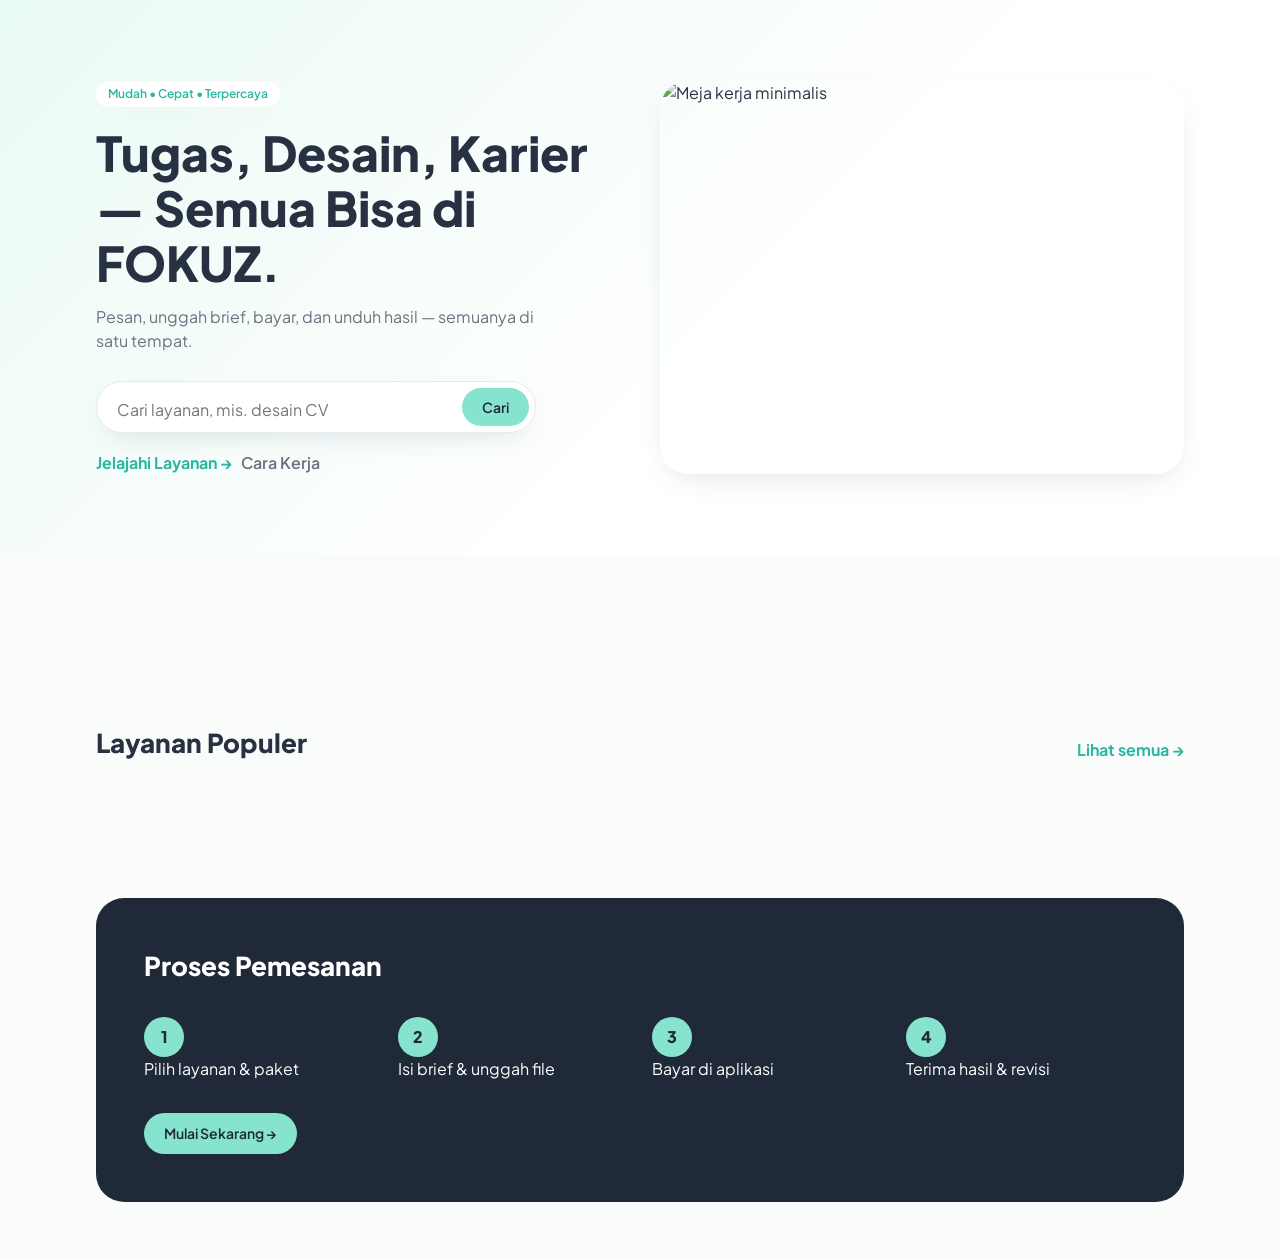
==== commit 81e6da5c: "Add files via upload" ====
--- a/index.html
+++ b/index.html
@@ -6,7 +6,7 @@
 <body data-page="index">
 <div class="hero"><div class="wrap"><div>
   <span class="pill">Mudah • Cepat • Terpercaya</span>
-  <h1>Your Task, Our Fokus</h1>
+  <h1>Tugas, Desain, Karier — Semua Bisa di FOKUZ.</h1>
   <p class="muted" style="margin-top:14px;max-width:440px">Pesan, unggah brief, bayar, dan unduh hasil — semuanya di satu tempat.</p>
   <form class="search" action="layanan.html"><input name="q" placeholder="Cari layanan, mis. desain CV"><button class="btn">Cari</button></form>
   <p style="margin-top:18px;font-weight:600"><a class="price" href="layanan.html">Jelajahi Layanan →</a> &nbsp; <a class="muted" href="cara-kerja.html">Cara Kerja</a></p>
@@ -16,4 +16,4 @@
 <section><div class="wrap"><div class="navy"><h2>Proses Pemesanan</h2>
 <div class="steps"><div><div class="num">1</div><p>Pilih layanan & paket</p></div><div><div class="num">2</div><p>Isi brief & unggah file</p></div><div><div class="num">3</div><p>Bayar di aplikasi</p></div><div><div class="num">4</div><p>Terima hasil & revisi</p></div></div>
 <a class="btn" href="layanan.html">Mulai Sekarang →</a></div></div></section>
-<script src="db.js"></script><script src="app.js"></script></body></html>
+<script src="vendor/supabase.js"></script><script src="config.js"></script><script src="pay-rules.js"></script><script src="db.js"></script><script src="app.js"></script></body></html>
--- a/style.css
+++ b/style.css
@@ -0,0 +1,117 @@
+:root{--mint:#86E3CE;--mint-deep:#2BB7A1;--mint-soft:#EAFAF5;--navy:#1F2937;--text:#273142;--muted:#6B7280;--border:#E5ECEF;--bg:#FAFCFC;--card:#fff;--academic:#DDF6EE;--design:#ECE6FB;--career:#FDF1D6;--school:#FCE3E3;--shadow:0 10px 30px -12px rgba(30,60,70,.18)}
+*{box-sizing:border-box;margin:0}
+body{font-family:"Plus Jakarta Sans",system-ui,sans-serif;background:var(--bg);color:var(--text);line-height:1.5}
+a{color:inherit;text-decoration:none}
+.wrap{max-width:1120px;margin:0 auto;padding:0 16px}
+header{position:sticky;top:0;z-index:10;background:rgba(250,252,252,.9);backdrop-filter:blur(8px);border-bottom:1px solid var(--border)}
+header .wrap{display:flex;align-items:center;justify-content:space-between;height:64px}
+.logo{font-weight:800;font-size:18px}.logo span{color:var(--mint-deep)}
+nav{display:flex;gap:28px;font-size:14px;color:var(--muted)}nav a:hover,nav a.active{color:var(--text)}
+@media(max-width:720px){nav{display:none}}
+.btn{display:inline-block;border:0;cursor:pointer;border-radius:999px;padding:10px 20px;font-weight:600;font-size:14px;font-family:inherit;background:var(--mint);color:var(--navy);transition:.2s}
+.btn:hover{background:var(--mint-deep);color:#fff}
+.btn.dark{background:var(--navy);color:#fff}.btn.block{width:100%;padding:14px}
+.hero{background:linear-gradient(135deg,var(--mint-soft),#fff 60%)}
+.hero .wrap{display:grid;grid-template-columns:1fr 1fr;gap:40px;align-items:center;padding:80px 16px}
+@media(max-width:820px){.hero .wrap{grid-template-columns:1fr;padding:48px 16px}}
+.pill{display:inline-block;border-radius:999px;padding:4px 12px;font-size:12px;font-weight:600;background:#fff;color:var(--mint-deep);box-shadow:var(--shadow)}
+h1{font-size:clamp(32px,5vw,48px);line-height:1.15;font-weight:800;margin-top:18px}
+h2{font-size:26px;font-weight:800}
+.muted{color:var(--muted)}
+.hero img{width:100%;aspect-ratio:4/3;object-fit:cover;border-radius:28px;box-shadow:var(--shadow)}
+.search{display:flex;gap:8px;max-width:440px;margin-top:28px;background:#fff;border:1px solid var(--border);border-radius:999px;padding:6px;box-shadow:var(--shadow)}
+.search input{flex:1;border:0;outline:0;padding:0 14px;font:inherit;background:none}
+section{padding:56px 0}
+.grid{display:grid;gap:16px;grid-template-columns:repeat(auto-fill,minmax(240px,1fr))}
+.cat{border-radius:20px;padding:24px;transition:.2s}.cat:hover,.card:hover{transform:translateY(-4px)}
+.cat h3{margin-top:14px}.cat p{font-size:14px;color:var(--muted)}
+.akademik{background:var(--academic)}.desain{background:var(--design)}.karier{background:var(--career)}.sekolah{background:var(--school)}
+.card{display:flex;flex-direction:column;background:var(--card);border:1px solid var(--border);border-radius:20px;padding:20px;box-shadow:var(--shadow);transition:.2s}
+.card .tag,.tag{width:fit-content;border-radius:999px;padding:4px 12px;font-size:12px;font-weight:600}
+.card h3{margin-top:14px;font-size:16px}.card p{font-size:14px;color:var(--muted)}
+.price{color:var(--mint-deep);font-weight:700}
+.card .price{margin-top:auto;padding-top:18px;font-size:14px}
+.row{display:flex;justify-content:space-between;align-items:end;margin-bottom:24px}
+.chips{display:flex;flex-wrap:wrap;gap:8px;margin:24px 0}
+.chip{border:1px solid var(--border);background:#fff;border-radius:999px;padding:6px 16px;font-size:14px;cursor:pointer;font-family:inherit}
+.chip.on{background:var(--mint);border-color:var(--mint)}
+.navy{background:var(--navy);color:#fff;border-radius:28px;padding:48px}
+.steps{display:grid;grid-template-columns:repeat(auto-fit,minmax(180px,1fr));gap:24px;margin:32px 0}
+.num{display:grid;place-items:center;width:40px;height:40px;border-radius:50%;background:var(--mint);color:var(--navy);font-weight:800}
+.detail{display:grid;grid-template-columns:1fr 380px;gap:40px;padding:40px 16px}
+@media(max-width:900px){.detail{grid-template-columns:1fr}}
+.box{background:#fff;border:1px solid var(--border);border-radius:24px;padding:24px;box-shadow:var(--shadow);height:fit-content;position:sticky;top:90px}
+ul.check{list-style:none;padding:0;margin-top:10px}ul.check li{padding:4px 0;font-size:14px}ul.check li::before{content:"✓ ";color:var(--mint-deep);font-weight:800}
+label{display:block;font-size:13px;font-weight:600;margin-top:14px}
+input,textarea,select{width:100%;margin-top:6px;padding:10px 14px;border:1px solid var(--border);border-radius:12px;font:inherit}
+.big{font-size:32px;font-weight:800;color:var(--mint-deep);margin-top:20px}
+.success{max-width:560px;margin:60px auto;text-align:center}
+.success .ok{width:72px;height:72px;margin:0 auto;border-radius:50%;background:var(--mint);display:grid;place-items:center;font-size:34px}
+.receipt{text-align:left;margin-top:28px}.receipt div{display:flex;justify-content:space-between;padding:8px 0;border-bottom:1px dashed var(--border);font-size:14px}
+.badge{background:var(--mint-soft);color:var(--mint-deep);border-radius:999px;padding:2px 10px;font-weight:700;font-size:12px}
+footer{margin-top:80px;background:var(--navy);color:#fff;padding:40px 0;font-size:14px}footer .wrap{display:flex;flex-wrap:wrap;gap:24px;justify-content:space-between}
+.modal{position:fixed;inset:0;background:rgba(15,23,42,.5);display:none;place-items:center;padding:16px;z-index:50}.modal.show{display:grid}
+.modal .box{position:static;width:100%;max-width:440px}
+details{background:#fff;border:1px solid var(--border);border-radius:16px;padding:18px;margin-top:12px}summary{font-weight:600;cursor:pointer}
+/* ===== DASHBOARD ===== */
+.dash{display:grid;grid-template-columns:230px 1fr;gap:28px;padding:32px 16px;align-items:start}
+.side{background:#fff;border:1px solid var(--border);border-radius:20px;padding:14px;position:sticky;top:84px;display:flex;flex-direction:column;gap:4px}
+.side a{padding:10px 14px;border-radius:12px;font-size:14px;font-weight:600;color:var(--muted)}.side a:hover{background:var(--mint-soft);color:var(--text)}
+.side a.on{background:var(--mint);color:var(--navy)}.side .who{padding:6px 14px 12px;font-size:13px;border-bottom:1px solid var(--border);margin-bottom:6px}
+@media(max-width:820px){.dash{grid-template-columns:1fr}.side{position:static;flex-direction:row;overflow-x:auto}.side .who{display:none}.side a{white-space:nowrap}}
+#main h2{margin-bottom:16px}#main h3{margin:24px 0 10px;font-size:16px}
+.stats{display:grid;grid-template-columns:repeat(auto-fit,minmax(150px,1fr));gap:12px}
+.stat{background:#fff;border:1px solid var(--border);border-radius:18px;padding:18px;box-shadow:var(--shadow)}.stat b{display:block;font-size:26px;font-weight:800}.stat span{font-size:13px;color:var(--muted)}
+.panel{background:#fff;border:1px solid var(--border);border-radius:20px;padding:20px;box-shadow:var(--shadow);margin-top:16px}
+.tbl{width:100%;border-collapse:collapse;font-size:14px}.tbl th{text-align:left;font-size:12px;color:var(--muted);font-weight:600;padding:8px}.tbl td{padding:10px 8px;border-top:1px solid var(--border);vertical-align:top}
+.tbl tr.click{cursor:pointer}.tbl tr.click:hover td{background:var(--mint-soft)}
+.scroll{overflow-x:auto}
+.filters{display:flex;gap:8px;flex-wrap:wrap}.filters input,.filters select{width:auto;flex:1;min-width:160px;margin:0}
+.st{display:inline-block;border-radius:999px;padding:2px 10px;font-size:12px;font-weight:700;background:var(--mint-soft);color:var(--mint-deep);white-space:nowrap}
+.st-awaiting_payment,.st-revision_requested{background:var(--career);color:#9A6B00}.st-cancelled,.st-refunded,.st-late{background:var(--school);color:#B03A3A}
+.st-completed{background:var(--mint);color:var(--navy)}.st-customer_review{background:var(--design);color:#5B3FB0}
+.two{display:grid;grid-template-columns:1fr 1fr;gap:16px}@media(max-width:820px){.two{grid-template-columns:1fr}}
+.kv div{display:flex;justify-content:space-between;gap:12px;padding:7px 0;border-bottom:1px dashed var(--border);font-size:14px}
+.timeline{list-style:none;padding:0;border-left:2px solid var(--mint);margin-left:6px}.timeline li{position:relative;padding:0 0 14px 18px;font-size:14px}
+.timeline li::before{content:"";position:absolute;left:-7px;top:5px;width:12px;height:12px;border-radius:50%;background:var(--mint-deep)}
+.btn.sm{padding:6px 14px;font-size:13px}.btn.ghost{background:#fff;border:1px solid var(--border)}.btn.red{background:var(--school);color:#B03A3A}
+.actions{display:flex;flex-wrap:wrap;gap:8px;margin-top:12px}
+.file{display:flex;justify-content:space-between;align-items:center;gap:8px;padding:8px 0;border-bottom:1px solid var(--border);font-size:14px}
+.note{background:var(--mint-soft);border-radius:12px;padding:10px 14px;font-size:14px;margin-top:8px}
+.notif{padding:12px 0;border-bottom:1px solid var(--border);font-size:14px}.notif.new{font-weight:600}
+.dot{background:#E74C3C;color:#fff;border-radius:999px;padding:0 6px;font-size:11px}
+#toast{position:fixed;bottom:20px;left:50%;transform:translateX(-50%);background:var(--navy);color:#fff;padding:12px 20px;border-radius:999px;font-size:14px;opacity:0;transition:.3s;pointer-events:none;z-index:60}#toast.show{opacity:1}
+.legal{max-width:760px}.legal h3{margin-top:24px}.legal p{margin-top:6px}
+
+/* QRIS checkout */
+.modal .box{max-height:calc(100dvh - 32px);overflow-y:auto}
+.qris-payment{margin-top:18px;text-align:center;border-top:1px solid var(--border);padding-top:16px}
+.qris-payment[hidden]{display:none}
+.qris-payment h3{font-size:16px}
+.qris-payment img{display:block;width:100%;max-width:280px;height:auto;object-fit:contain;margin:12px auto}
+.qris-payment img[hidden]{display:none}
+.qris-payment p{font-size:12px;line-height:1.6}
+
+/* ===== REVIEW / PORTFOLIO SLIDER ===== */
+.review-hero{padding:54px 0 18px;background:linear-gradient(135deg,var(--mint-soft),#fff 72%)}
+.review-hero h1{max-width:700px}
+.review-intro{margin-top:14px;max-width:620px}
+.review-section{padding-top:26px}
+.slider-controls{display:flex;gap:8px}
+.slider-controls .chip{font-size:20px;width:44px;height:44px;padding:0;display:grid;place-items:center}
+.slider-toggle svg{fill:currentColor;color:var(--navy)}.slider-toggle .icon-play{display:none}.slider-toggle.is-paused .icon-play{display:block}.slider-toggle.is-paused .icon-pause{display:none}
+.slider-controls .chip{transition:background .2s,border-color .2s}.slider-controls .chip:hover{background:var(--mint-soft);border-color:var(--mint)}.slider-controls .chip:focus-visible{outline:3px solid var(--mint-deep);outline-offset:2px}
+.portfolio-slider{display:grid;grid-auto-flow:column;grid-auto-columns:max(260px,calc((100% - 36px) / 3.15));gap:18px;overflow-x:auto;overflow-y:hidden;scroll-behavior:auto;scrollbar-width:none;padding:8px 2px 22px;overscroll-behavior-inline:contain;-webkit-overflow-scrolling:touch;border-radius:22px}
+.portfolio-slider::-webkit-scrollbar{display:none}
+.portfolio-slider:focus-visible{outline:3px solid var(--mint-deep);outline-offset:4px}
+.portfolio-card{background:#fff;border:1px solid var(--border);border-radius:22px;overflow:hidden;box-shadow:var(--shadow);transition:transform .3s ease,box-shadow .3s ease,border-color .3s ease}
+.portfolio-card:hover{transform:translateY(-4px);border-color:var(--mint);box-shadow:0 16px 34px -14px rgba(30,60,70,.25)}
+.portfolio-card img{display:block;width:100%;aspect-ratio:1.52;object-fit:cover;background:#f5f7f6;transition:transform .5s ease}
+.portfolio-card:hover img{transform:scale(1.03)}
+.portfolio-meta{padding:18px}.portfolio-meta h3{margin:10px 0 6px;font-size:17px}.portfolio-meta p{font-size:14px;color:var(--muted)}
+.slider-progress{height:4px;background:#e9efed;border-radius:99px;overflow:hidden;margin-top:4px}.slider-progress span{display:block;height:100%;width:100%;background:var(--mint-deep);border-radius:99px;transform:scaleX(0);transform-origin:left center;will-change:transform}
+.review-cta{padding-top:20px}
+@media(min-width:721px) and (max-width:1024px){.portfolio-slider{grid-auto-columns:calc((100% - 18px) / 2.2)}}
+@media(prefers-reduced-motion:reduce){.portfolio-card,.portfolio-card img{transition:none}.portfolio-card:hover,.portfolio-card:hover img{transform:none}}
+.sr-only{position:absolute;width:1px;height:1px;padding:0;margin:-1px;overflow:hidden;clip:rect(0,0,0,0);white-space:nowrap;border:0}
+@media(max-width:720px){.portfolio-slider{grid-auto-columns:82%}.review-hero{padding-top:36px}.row{gap:14px;align-items:center}.row h2{font-size:22px}}
